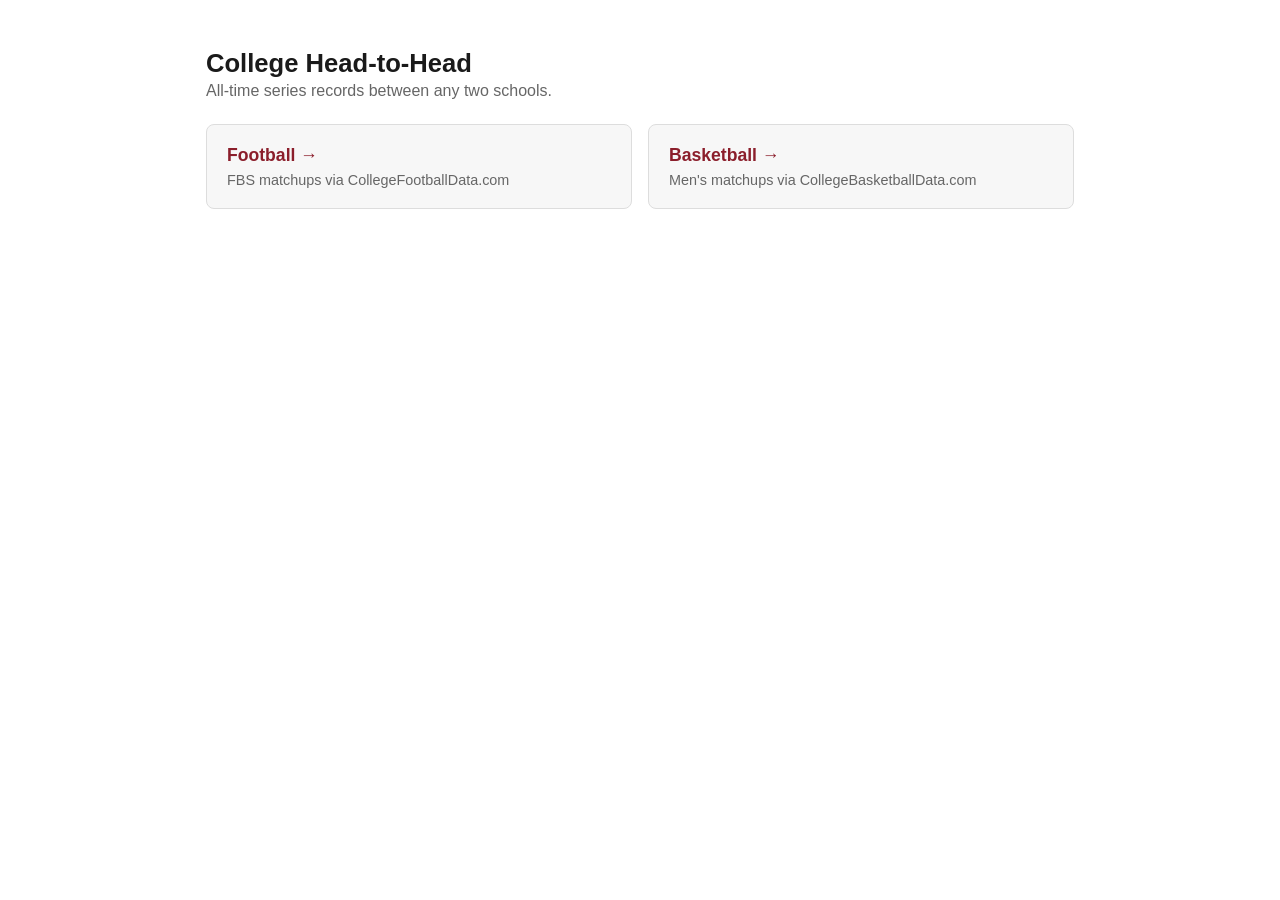
==== index.html @ 6cedac16 "Proxy API calls through Cloudflare Worker; add landing page" ====
<!DOCTYPE html>
<html lang="en">
<head>
<meta charset="UTF-8">
<meta name="viewport" content="width=device-width, initial-scale=1">
<title>College Head-to-Head</title>
<style>
  :root {
    color-scheme: light dark;
    --bg: #ffffff;
    --fg: #1a1a1a;
    --muted: #666;
    --border: #ddd;
    --accent: #8b1e2b;
    --card: #f7f7f7;
  }
  @media (prefers-color-scheme: dark) {
    :root {
      --bg: #14161a;
      --fg: #e8e8e8;
      --muted: #9aa0a6;
      --border: #333;
      --accent: #e0555f;
      --card: #1e2126;
    }
  }
  * { box-sizing: border-box; }
  body {
    background: var(--bg);
    color: var(--fg);
    font-family: -apple-system, BlinkMacSystemFont, "Segoe UI", Roboto, sans-serif;
    max-width: 900px;
    margin: 0 auto;
    padding: 2rem 1rem 4rem;
  }
  h1 { font-size: 1.6rem; margin-bottom: .25rem; }
  p.sub { color: var(--muted); margin-top: 0; }
  .cards { display: grid; grid-template-columns: repeat(auto-fit, minmax(240px, 1fr)); gap: 1rem; margin-top: 1.5rem; }
  a.card {
    display: block;
    padding: 1.25rem;
    background: var(--card);
    border: 1px solid var(--border);
    border-radius: 8px;
    color: var(--fg);
    text-decoration: none;
  }
  a.card:hover { border-color: var(--accent); }
  a.card strong { color: var(--accent); font-size: 1.1rem; }
  a.card span { display: block; color: var(--muted); margin-top: .35rem; font-size: .9rem; }
</style>
</head>
<body>
<h1>College Head-to-Head</h1>
<p class="sub">All-time series records between any two schools.</p>
<div class="cards">
  <a class="card" href="cfb-h2h.html"><strong>Football &rarr;</strong><span>FBS matchups via CollegeFootballData.com</span></a>
  <a class="card" href="cbb-h2h.html"><strong>Basketball &rarr;</strong><span>Men's matchups via CollegeBasketballData.com</span></a>
</div>
</body>
</html>
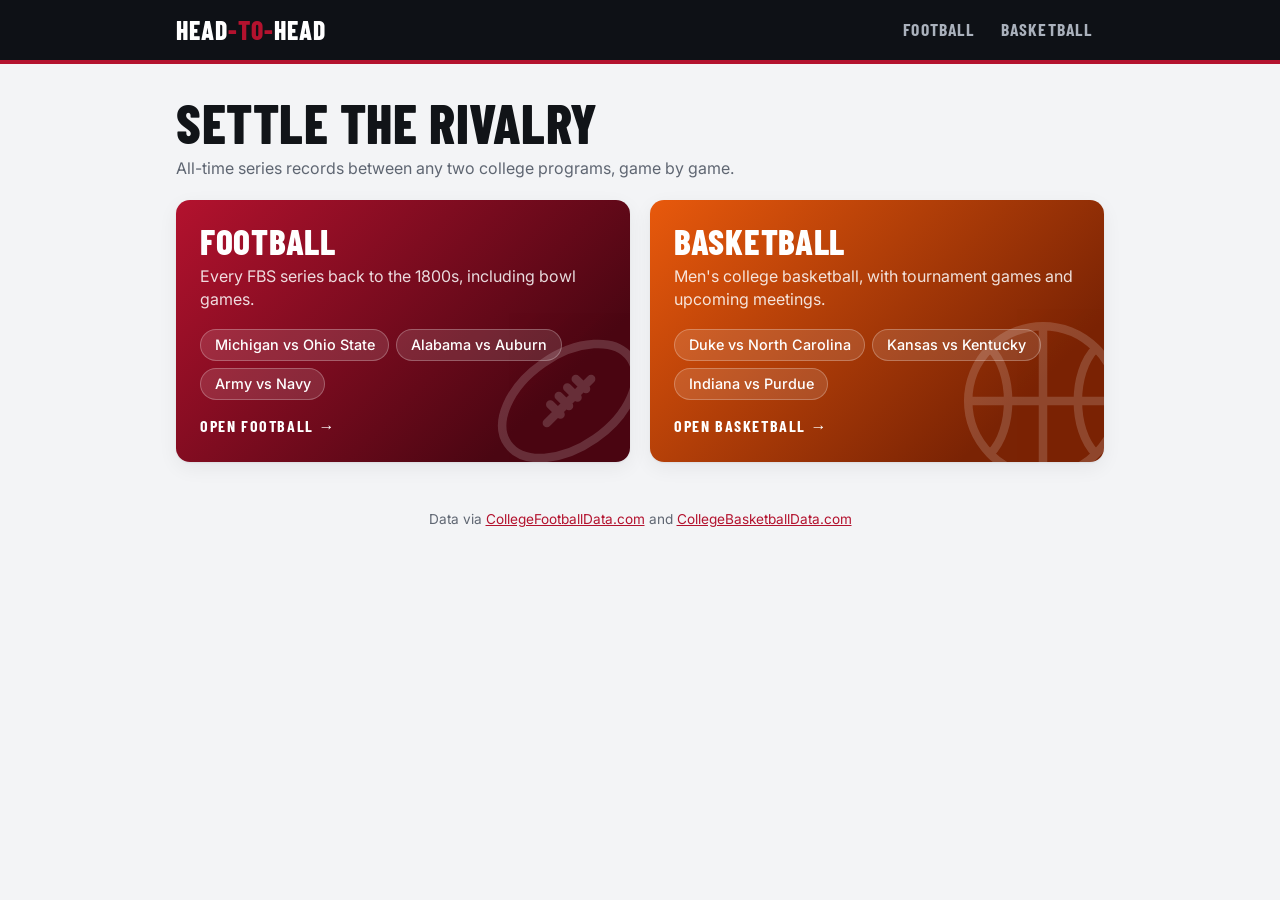
==== commit a9b0f3f7: "feat: scoreboard redesign with team logos and colors Shared style.css, header with sport tabs, score" ====
--- a/index.html
+++ b/index.html
@@ -4,58 +4,63 @@
 <meta charset="UTF-8">
 <meta name="viewport" content="width=device-width, initial-scale=1">
 <title>College Head-to-Head</title>
-<style>
-  :root {
-    color-scheme: light dark;
-    --bg: #ffffff;
-    --fg: #1a1a1a;
-    --muted: #666;
-    --border: #ddd;
-    --accent: #8b1e2b;
-    --card: #f7f7f7;
-  }
-  @media (prefers-color-scheme: dark) {
-    :root {
-      --bg: #14161a;
-      --fg: #e8e8e8;
-      --muted: #9aa0a6;
-      --border: #333;
-      --accent: #e0555f;
-      --card: #1e2126;
-    }
-  }
-  * { box-sizing: border-box; }
-  body {
-    background: var(--bg);
-    color: var(--fg);
-    font-family: -apple-system, BlinkMacSystemFont, "Segoe UI", Roboto, sans-serif;
-    max-width: 900px;
-    margin: 0 auto;
-    padding: 2rem 1rem 4rem;
-  }
-  h1 { font-size: 1.6rem; margin-bottom: .25rem; }
-  p.sub { color: var(--muted); margin-top: 0; }
-  .cards { display: grid; grid-template-columns: repeat(auto-fit, minmax(240px, 1fr)); gap: 1rem; margin-top: 1.5rem; }
-  a.card {
-    display: block;
-    padding: 1.25rem;
-    background: var(--card);
-    border: 1px solid var(--border);
-    border-radius: 8px;
-    color: var(--fg);
-    text-decoration: none;
-  }
-  a.card:hover { border-color: var(--accent); }
-  a.card strong { color: var(--accent); font-size: 1.1rem; }
-  a.card span { display: block; color: var(--muted); margin-top: .35rem; font-size: .9rem; }
-</style>
+<link rel="preconnect" href="https://fonts.googleapis.com">
+<link rel="preconnect" href="https://fonts.gstatic.com" crossorigin>
+<link rel="stylesheet" href="https://fonts.googleapis.com/css2?family=Barlow+Condensed:wght@600;700;800&family=Inter:wght@400;500;600;700&display=swap">
+<link rel="stylesheet" href="style.css">
 </head>
 <body>
-<h1>College Head-to-Head</h1>
-<p class="sub">All-time series records between any two schools.</p>
-<div class="cards">
-  <a class="card" href="cfb-h2h.html"><strong>Football &rarr;</strong><span>FBS matchups via CollegeFootballData.com</span></a>
-  <a class="card" href="cbb-h2h.html"><strong>Basketball &rarr;</strong><span>Men's matchups via CollegeBasketballData.com</span></a>
-</div>
+
+<header class="topbar">
+  <div class="wrap">
+    <a class="wordmark" href="index.html">Head<span>-to-</span>Head</a>
+    <nav class="tabs" aria-label="Sport">
+      <a href="cfb-h2h.html">Football</a>
+      <a href="cbb-h2h.html">Basketball</a>
+    </nav>
+  </div>
+</header>
+
+<main class="wrap">
+  <section class="hero">
+    <h1>Settle the rivalry</h1>
+    <p>All-time series records between any two college programs, game by game.</p>
+  </section>
+
+  <div class="sports">
+    <section class="card sport-card" data-sport="cfb">
+      <svg viewBox="0 0 100 100" fill="none" stroke="currentColor" stroke-width="5" stroke-linecap="round" aria-hidden="true">
+        <ellipse cx="50" cy="50" rx="44" ry="27" transform="rotate(-35 50 50)"/>
+        <path d="M37 63 63 37M44 47l6 6M49 42l6 6M39 52l6 6M54 37l6 6"/>
+      </svg>
+      <h2><a href="cfb-h2h.html">Football</a></h2>
+      <p>Every FBS series back to the 1800s, including bowl games.</p>
+      <div class="chips">
+        <a class="chip" href="cfb-h2h.html?t1=Michigan&amp;t2=Ohio+State">Michigan vs Ohio State</a>
+        <a class="chip" href="cfb-h2h.html?t1=Alabama&amp;t2=Auburn">Alabama vs Auburn</a>
+        <a class="chip" href="cfb-h2h.html?t1=Army&amp;t2=Navy">Army vs Navy</a>
+      </div>
+      <span class="go-label">Open football &rarr;</span>
+    </section>
+
+    <section class="card sport-card" data-sport="cbb">
+      <svg viewBox="0 0 100 100" fill="none" stroke="currentColor" stroke-width="5" aria-hidden="true">
+        <circle cx="50" cy="50" r="44"/>
+        <path d="M6 50h88M50 6v88M19 19c14 14 14 48 0 62M81 19c-14 14-14 48 0 62"/>
+      </svg>
+      <h2><a href="cbb-h2h.html">Basketball</a></h2>
+      <p>Men's college basketball, with tournament games and upcoming meetings.</p>
+      <div class="chips">
+        <a class="chip" href="cbb-h2h.html?t1=Duke&amp;t2=North+Carolina">Duke vs North Carolina</a>
+        <a class="chip" href="cbb-h2h.html?t1=Kansas&amp;t2=Kentucky">Kansas vs Kentucky</a>
+        <a class="chip" href="cbb-h2h.html?t1=Indiana&amp;t2=Purdue">Indiana vs Purdue</a>
+      </div>
+      <span class="go-label">Open basketball &rarr;</span>
+    </section>
+  </div>
+</main>
+
+<footer class="wrap">Data via <a href="https://collegefootballdata.com" target="_blank" rel="noopener">CollegeFootballData.com</a> and <a href="https://collegebasketballdata.com" target="_blank" rel="noopener">CollegeBasketballData.com</a></footer>
+
 </body>
 </html>
--- a/style.css
+++ b/style.css
@@ -0,0 +1,365 @@
+/* Shared styles for index.html, cfb-h2h.html and cbb-h2h.html.
+   Each page sets <body data-sport="cfb|cbb"> for its accent color. */
+
+:root {
+  color-scheme: light dark;
+  --bg: #f3f4f6;
+  --surface: #ffffff;
+  --surface-2: #f8f9fb;
+  --fg: #111418;
+  --muted: #5f6672;
+  --border: #e3e6ea;
+  --shadow: 0 1px 2px rgba(16, 20, 26, .06), 0 6px 20px rgba(16, 20, 26, .06);
+  --topbar: #0e1116;
+  --tie: #b9bec7;
+  --accent: #b3122e;
+  --accent-fg: #ffffff;
+  --display: "Barlow Condensed", "Arial Narrow", "Helvetica Neue", sans-serif;
+  --body: "Inter", -apple-system, BlinkMacSystemFont, "Segoe UI", Roboto, sans-serif;
+  --radius: 14px;
+}
+[data-sport="cbb"] { --accent: #d9480f; }
+
+@media (prefers-color-scheme: dark) {
+  :root {
+    --bg: #0b0d11;
+    --surface: #15181e;
+    --surface-2: #1b1f26;
+    --fg: #e9ecf1;
+    --muted: #9aa2ad;
+    --border: #2a2f38;
+    --shadow: 0 1px 2px rgba(0, 0, 0, .4), 0 8px 24px rgba(0, 0, 0, .35);
+    --topbar: #05070a;
+    --tie: #5b626d;
+    --accent: #ff5a6e;
+    --accent-fg: #14060a;
+  }
+  [data-sport="cbb"] { --accent: #ff8a3d; }
+}
+
+* { box-sizing: border-box; }
+html { -webkit-text-size-adjust: 100%; }
+body {
+  margin: 0;
+  background: var(--bg);
+  color: var(--fg);
+  font-family: var(--body);
+  line-height: 1.45;
+}
+a { color: var(--accent); }
+.wrap { max-width: 960px; margin: 0 auto; padding: 0 1rem; }
+
+/* ---- Top bar ---- */
+.topbar {
+  background: var(--topbar);
+  color: #fff;
+  border-bottom: 4px solid var(--accent);
+}
+.topbar .wrap { display: flex; align-items: center; justify-content: space-between; gap: 1rem; height: 60px; }
+.wordmark {
+  font-family: var(--display);
+  font-weight: 800;
+  font-size: 1.6rem;
+  letter-spacing: .04em;
+  color: #fff;
+  text-decoration: none;
+  text-transform: uppercase;
+}
+.wordmark span { color: var(--accent); }
+.tabs { display: flex; gap: .25rem; }
+.tabs a {
+  font-family: var(--display);
+  font-weight: 700;
+  font-size: 1.1rem;
+  letter-spacing: .06em;
+  text-transform: uppercase;
+  color: #aab1bc;
+  text-decoration: none;
+  padding: .35rem .7rem;
+  border-radius: 8px;
+}
+.tabs a:hover { color: #fff; background: rgba(255, 255, 255, .06); }
+.tabs a[aria-current="page"] { color: #fff; box-shadow: inset 0 -3px 0 var(--accent); border-radius: 0; }
+
+/* ---- Page heading ---- */
+.hero { padding: 2rem 0 1.25rem; }
+.hero h1 {
+  font-family: var(--display);
+  font-weight: 800;
+  font-size: clamp(2.2rem, 6vw, 3.4rem);
+  line-height: 1;
+  letter-spacing: .01em;
+  text-transform: uppercase;
+  margin: 0 0 .4rem;
+}
+.hero p { margin: 0; color: var(--muted); }
+
+/* ---- Cards ---- */
+.card {
+  background: var(--surface);
+  border: 1px solid var(--border);
+  border-radius: var(--radius);
+  box-shadow: var(--shadow);
+}
+
+/* ---- Picker ---- */
+.picker { display: flex; align-items: center; gap: .75rem; padding: 1rem; }
+.input-wrap { position: relative; flex: 1; min-width: 0; }
+.input-wrap input {
+  width: 100%;
+  padding: .75rem .9rem;
+  font: 500 1.05rem var(--body);
+  color: var(--fg);
+  background: var(--surface-2);
+  border: 1px solid var(--border);
+  border-radius: 10px;
+  outline: none;
+  transition: border-color .15s, box-shadow .15s;
+}
+.input-wrap input:focus { border-color: var(--accent); box-shadow: 0 0 0 3px color-mix(in srgb, var(--accent) 22%, transparent); }
+.input-wrap.has-logo input { padding-left: 2.9rem; }
+.input-logo { position: absolute; left: .65rem; top: 50%; transform: translateY(-50%); width: 28px; height: 28px; display: none; }
+.input-wrap.has-logo .input-logo { display: block; }
+
+button { font-family: var(--body); cursor: pointer; }
+button:disabled { opacity: .55; cursor: default; }
+#go {
+  padding: .75rem 1.4rem;
+  font: 700 1.15rem var(--display);
+  letter-spacing: .08em;
+  text-transform: uppercase;
+  color: var(--accent-fg);
+  background: var(--accent);
+  border: none;
+  border-radius: 10px;
+}
+#go:hover:not(:disabled) { filter: brightness(1.08); }
+button.swap {
+  flex: none;
+  width: 2.6rem;
+  height: 2.6rem;
+  font-size: 1.15rem;
+  line-height: 1;
+  color: var(--muted);
+  background: transparent;
+  border: 1px solid var(--border);
+  border-radius: 50%;
+}
+button.swap:hover { color: var(--fg); border-color: var(--muted); }
+
+/* ---- Status, suggestions, empty state ---- */
+#status { min-height: 1.4rem; margin: .9rem .25rem 0; color: var(--muted); }
+#status:empty { min-height: 0; margin: 0; }
+#status.error { color: var(--accent); font-weight: 500; }
+#suggest { display: flex; gap: .5rem; flex-wrap: wrap; margin: .6rem .25rem 0; }
+#suggest:empty { display: none; }
+.chip {
+  display: inline-flex;
+  align-items: center;
+  padding: .4rem .85rem;
+  font: 500 .9rem var(--body);
+  color: var(--fg);
+  text-decoration: none;
+  background: var(--surface);
+  border: 1px solid var(--border);
+  border-radius: 999px;
+}
+.chip:hover { border-color: var(--accent); color: var(--accent); }
+.rivalries { margin-top: 1.75rem; }
+.rivalries h2, .section-label {
+  font: 700 .95rem var(--display);
+  letter-spacing: .12em;
+  text-transform: uppercase;
+  color: var(--muted);
+  margin: 0 0 .6rem .25rem;
+}
+.rivalries .chips { display: flex; gap: .5rem; flex-wrap: wrap; }
+
+#result { margin-top: 1.5rem; }
+#result:empty { margin-top: 0; }
+
+/* ---- Scoreboard ---- */
+.scoreboard {
+  --c1: #555;
+  --c2: #999;
+  display: grid;
+  grid-template-columns: 1fr auto 1fr;
+  align-items: center;
+  gap: 1rem 1.25rem;
+  padding: 1.75rem 1.5rem 1.25rem;
+  overflow: hidden;
+  border-left: 6px solid var(--c1);
+  border-right: 6px solid var(--c2);
+  background:
+    linear-gradient(90deg,
+      color-mix(in srgb, var(--c1) 16%, transparent),
+      transparent 38%, transparent 62%,
+      color-mix(in srgb, var(--c2) 16%, transparent)),
+    var(--surface);
+}
+.sb-team { display: flex; flex-direction: column; align-items: center; gap: .6rem; text-align: center; min-width: 0; }
+.sb-name {
+  font: 800 clamp(1.15rem, 3.2vw, 1.75rem) / 1.05 var(--display);
+  letter-spacing: .03em;
+  text-transform: uppercase;
+  overflow-wrap: anywhere;
+}
+.sb-center { text-align: center; }
+.sb-nums {
+  font: 800 clamp(2.8rem, 9vw, 4.6rem) / 1 var(--display);
+  font-variant-numeric: tabular-nums;
+  white-space: nowrap;
+}
+.sb-nums .trail { color: var(--muted); }
+.sb-nums .dash { color: var(--muted); padding: 0 .12em; font-weight: 600; }
+.sb-verdict { margin-top: .4rem; font: 700 1rem var(--display); letter-spacing: .08em; text-transform: uppercase; color: var(--muted); }
+.sb-ties { display: inline-block; margin-top: .45rem; }
+.sb-bar {
+  grid-column: 1 / -1;
+  display: flex;
+  height: 12px;
+  border-radius: 999px;
+  overflow: hidden;
+  background: var(--tie);
+  box-shadow: inset 0 0 0 1px color-mix(in srgb, var(--fg) 12%, transparent);
+}
+.sb-bar i { display: block; min-width: 0; }
+.sb-bar .b1 { background: var(--c1); }
+.sb-bar .b2 { background: var(--c2); }
+.sb-bar .bt { background: var(--tie); }
+.sb-meta {
+  grid-column: 1 / -1;
+  display: flex;
+  justify-content: space-between;
+  align-items: baseline;
+  gap: .5rem 1rem;
+  flex-wrap: wrap;
+  font-size: .9rem;
+  color: var(--muted);
+}
+.link-btn { padding: 0; font: 600 .9rem var(--body); color: var(--accent); background: none; border: none; }
+.link-btn:hover { text-decoration: underline; }
+
+/* ---- Logos ---- */
+.logo { position: relative; display: inline-grid; place-items: center; flex: none; }
+.logo.lg { width: 104px; height: 104px; }
+.logo.sm { width: 28px; height: 28px; }
+.logo picture, .logo img { width: 100%; height: 100%; object-fit: contain; display: block; }
+.logo .initials {
+  position: absolute;
+  inset: 6%;
+  display: grid;
+  place-items: center;
+  border-radius: 50%;
+  font: 800 1.9rem var(--display);
+  letter-spacing: .02em;
+  color: #fff;
+  background: var(--team);
+  visibility: hidden;
+}
+.logo.sm .initials { font-size: .7rem; }
+.logo.no-img .initials { visibility: visible; }
+.logo.no-img picture { display: none; }
+
+/* ---- Pills ---- */
+.pill {
+  display: inline-block;
+  padding: .1rem .5rem;
+  font: 700 .72rem var(--display);
+  letter-spacing: .08em;
+  text-transform: uppercase;
+  white-space: nowrap;
+  vertical-align: .1em;
+  color: var(--muted);
+  background: var(--surface-2);
+  border: 1px solid var(--border);
+  border-radius: 999px;
+}
+.pill.post { color: var(--accent); border-color: color-mix(in srgb, var(--accent) 40%, transparent); }
+
+/* ---- Games table ---- */
+.games { margin-top: 1.25rem; overflow: hidden; }
+.games-head { display: flex; justify-content: space-between; align-items: baseline; padding: 1rem 1.1rem .5rem; }
+.games-head .section-label { margin: 0; }
+.table-wrap { max-height: 70vh; overflow: auto; -webkit-overflow-scrolling: touch; }
+table { width: 100%; border-collapse: collapse; font-size: .92rem; }
+th {
+  position: sticky;
+  top: 0;
+  z-index: 1;
+  text-align: left;
+  padding: .6rem .8rem;
+  font: 700 .85rem var(--display);
+  letter-spacing: .1em;
+  text-transform: uppercase;
+  color: var(--muted);
+  background: var(--surface);
+  border-bottom: 2px solid var(--border);
+}
+td { padding: .6rem .8rem; border-bottom: 1px solid var(--border); white-space: nowrap; }
+tbody tr:nth-child(even) td { background: color-mix(in srgb, var(--surface-2) 70%, transparent); }
+tbody tr:hover td { background: var(--surface-2); }
+tbody tr:last-child td { border-bottom: none; }
+td.score { font-variant-numeric: tabular-nums; color: var(--muted); }
+td.score b { color: var(--fg); }
+td.team.won { font-weight: 600; }
+td.winner { font-weight: 700; }
+.dot { display: inline-block; width: .6rem; height: .6rem; margin-right: .45rem; border-radius: 50%; background: var(--tie); vertical-align: .05em; box-shadow: 0 0 0 1px color-mix(in srgb, var(--fg) 15%, transparent); }
+tr.upcoming td { color: var(--muted); font-style: italic; }
+tr.upcoming td.winner { font-weight: 400; }
+
+/* ---- Loading skeleton ---- */
+.skeleton { padding: 1.75rem 1.5rem; }
+.skel-row { display: grid; grid-template-columns: 1fr auto 1fr; align-items: center; gap: 1.25rem; }
+.skel { background: var(--surface-2); border-radius: 8px; position: relative; overflow: hidden; }
+.skel::after {
+  content: "";
+  position: absolute;
+  inset: 0;
+  transform: translateX(-100%);
+  background: linear-gradient(90deg, transparent, color-mix(in srgb, var(--fg) 7%, transparent), transparent);
+  animation: shimmer 1.2s infinite;
+}
+.skel.circle { width: 104px; height: 104px; border-radius: 50%; justify-self: center; }
+.skel.nums { width: 180px; height: 64px; }
+.skel.line { height: 12px; margin-top: 1.25rem; border-radius: 999px; }
+.skel.text { height: 14px; width: 40%; margin-top: 1rem; }
+@keyframes shimmer { to { transform: translateX(100%); } }
+@media (prefers-reduced-motion: reduce) { .skel::after { animation: none; } }
+
+/* ---- Footer ---- */
+footer.wrap { padding-top: 3rem; padding-bottom: 2rem; font-size: .85rem; color: var(--muted); text-align: center; }
+
+/* ---- Landing page ---- */
+.sports { display: grid; grid-template-columns: repeat(auto-fit, minmax(280px, 1fr)); gap: 1.25rem; }
+.sport-card { position: relative; overflow: hidden; padding: 1.5rem; color: #fff; border: none; }
+.sport-card[data-sport="cfb"] { background: linear-gradient(135deg, #b3122e, #4a0612 80%); }
+.sport-card[data-sport="cbb"] { background: linear-gradient(135deg, #e8590c, #7a2304 80%); }
+.sport-card svg { position: absolute; right: -24px; bottom: -24px; width: 170px; height: 170px; opacity: .16; }
+.sport-card h2 { font: 800 2.2rem / 1 var(--display); text-transform: uppercase; letter-spacing: .02em; margin: 0 0 .35rem; }
+.sport-card h2 a { color: #fff; text-decoration: none; }
+.sport-card h2 a::after { content: ""; position: absolute; inset: 0; }
+.sport-card p { margin: 0 0 1.1rem; opacity: .85; }
+.sport-card .chips { position: relative; z-index: 1; display: flex; gap: .45rem; flex-wrap: wrap; }
+.sport-card .chip { color: #fff; background: rgba(255, 255, 255, .12); border-color: rgba(255, 255, 255, .25); }
+.sport-card .chip:hover { background: rgba(255, 255, 255, .22); color: #fff; border-color: #fff; }
+.go-label { display: inline-block; margin-top: 1rem; font: 700 1rem var(--display); letter-spacing: .1em; text-transform: uppercase; }
+
+/* ---- Small screens ---- */
+@media (max-width: 640px) {
+  .topbar .wrap { height: 54px; }
+  .wordmark { font-size: 1.3rem; }
+  .tabs a { font-size: 1rem; padding: .3rem .5rem; }
+  .hero { padding: 1.4rem 0 1rem; }
+  .picker { flex-wrap: wrap; gap: .55rem; padding: .85rem; }
+  .input-wrap { flex-basis: 100%; }
+  button.swap { margin: 0 auto; transform: rotate(90deg); width: 2.3rem; height: 2.3rem; }
+  #go { flex-basis: 100%; }
+  .scoreboard { gap: .75rem .5rem; padding: 1.25rem .75rem 1rem; border-left-width: 4px; border-right-width: 4px; }
+  .logo.lg, .skel.circle { width: 60px; height: 60px; }
+  .logo.lg .initials { font-size: 1.15rem; }
+  .sb-verdict { font-size: .8rem; }
+  .skel.nums { width: 110px; height: 48px; }
+  table { font-size: .85rem; }
+  th, td { padding: .5rem .55rem; }
+}
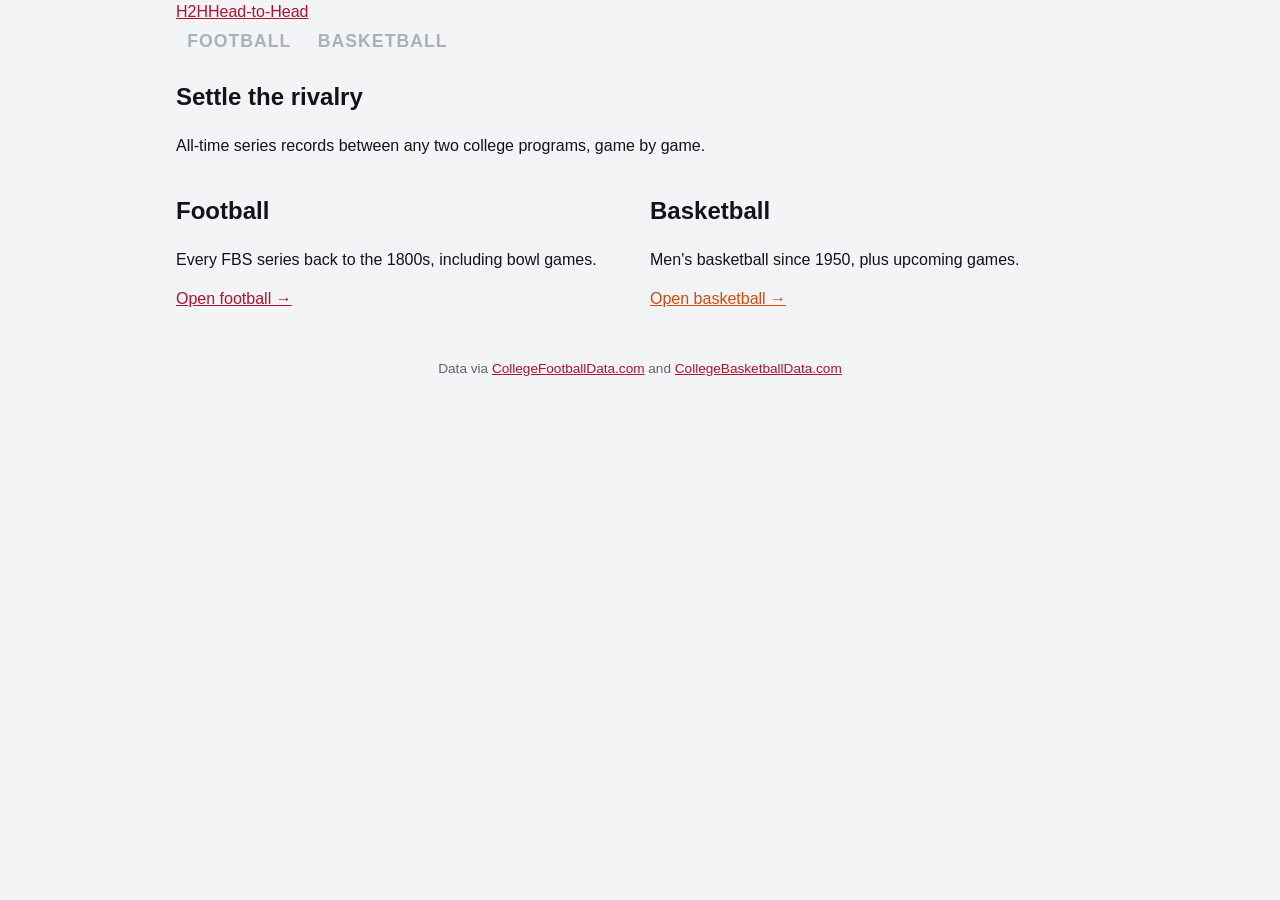
==== commit c2ff2e6a: "feat: show live rivalry records on the landing page Six rivalries render as small score graphics wit" ====
--- a/index.html
+++ b/index.html
@@ -6,61 +6,113 @@
 <title>College Head-to-Head</title>
 <link rel="preconnect" href="https://fonts.googleapis.com">
 <link rel="preconnect" href="https://fonts.gstatic.com" crossorigin>
-<link rel="stylesheet" href="https://fonts.googleapis.com/css2?family=Barlow+Condensed:wght@600;700;800&family=Inter:wght@400;500;600;700&display=swap">
+<link rel="stylesheet" href="https://fonts.googleapis.com/css2?family=Chakra+Petch:wght@500;600;700&family=Manrope:wght@400;600;700;800&display=swap">
 <link rel="stylesheet" href="style.css">
 </head>
 <body>
 
-<header class="topbar">
-  <div class="wrap">
-    <a class="wordmark" href="index.html">Head<span>-to-</span>Head</a>
-    <nav class="tabs" aria-label="Sport">
-      <a href="cfb-h2h.html">Football</a>
-      <a href="cbb-h2h.html">Basketball</a>
-    </nav>
-  </div>
+<header class="site-head wrap">
+  <a class="brand" href="index.html"><span class="brand-tag slant">H2H</span><span class="brand-name">Head-to-Head</span></a>
+  <nav class="tabs" aria-label="Sport">
+    <a class="slant" href="cfb-h2h.html">Football</a>
+    <a class="slant" href="cbb-h2h.html">Basketball</a>
+  </nav>
 </header>
 
 <main class="wrap">
-  <section class="hero">
+  <section class="landing-hero">
     <h1>Settle the rivalry</h1>
     <p>All-time series records between any two college programs, game by game.</p>
   </section>
 
   <div class="sports">
-    <section class="card sport-card" data-sport="cfb">
-      <svg viewBox="0 0 100 100" fill="none" stroke="currentColor" stroke-width="5" stroke-linecap="round" aria-hidden="true">
-        <ellipse cx="50" cy="50" rx="44" ry="27" transform="rotate(-35 50 50)"/>
-        <path d="M37 63 63 37M44 47l6 6M49 42l6 6M39 52l6 6M54 37l6 6"/>
-      </svg>
-      <h2><a href="cfb-h2h.html">Football</a></h2>
+    <section class="sport-col" data-sport="cfb">
+      <h2 class="cap"><span>Football</span></h2>
       <p>Every FBS series back to the 1800s, including bowl games.</p>
-      <div class="chips">
-        <a class="chip" href="cfb-h2h.html?t1=Michigan&amp;t2=Ohio+State">Michigan vs Ohio State</a>
-        <a class="chip" href="cfb-h2h.html?t1=Alabama&amp;t2=Auburn">Alabama vs Auburn</a>
-        <a class="chip" href="cfb-h2h.html?t1=Army&amp;t2=Navy">Army vs Navy</a>
-      </div>
-      <span class="go-label">Open football &rarr;</span>
+      <div class="rivs"></div>
+      <a class="sport-cta" href="cfb-h2h.html">Open football &rarr;</a>
     </section>
 
-    <section class="card sport-card" data-sport="cbb">
-      <svg viewBox="0 0 100 100" fill="none" stroke="currentColor" stroke-width="5" aria-hidden="true">
-        <circle cx="50" cy="50" r="44"/>
-        <path d="M6 50h88M50 6v88M19 19c14 14 14 48 0 62M81 19c-14 14-14 48 0 62"/>
-      </svg>
-      <h2><a href="cbb-h2h.html">Basketball</a></h2>
-      <p>Men's college basketball, with tournament games and upcoming meetings.</p>
-      <div class="chips">
-        <a class="chip" href="cbb-h2h.html?t1=Duke&amp;t2=North+Carolina">Duke vs North Carolina</a>
-        <a class="chip" href="cbb-h2h.html?t1=Kansas&amp;t2=Kentucky">Kansas vs Kentucky</a>
-        <a class="chip" href="cbb-h2h.html?t1=Indiana&amp;t2=Purdue">Indiana vs Purdue</a>
-      </div>
-      <span class="go-label">Open basketball &rarr;</span>
+    <section class="sport-col" data-sport="cbb">
+      <h2 class="cap"><span>Basketball</span></h2>
+      <p>Men's basketball since 1950, plus upcoming games.</p>
+      <div class="rivs"></div>
+      <a class="sport-cta" href="cbb-h2h.html">Open basketball &rarr;</a>
     </section>
   </div>
 </main>
 
 <footer class="wrap">Data via <a href="https://collegefootballdata.com" target="_blank" rel="noopener">CollegeFootballData.com</a> and <a href="https://collegebasketballdata.com" target="_blank" rel="noopener">CollegeBasketballData.com</a></footer>
 
+<script src="proxy-config.js"></script>
+<script src="common.js"></script>
+<script>
+// Colors and abbreviations come from each API's team list. They're written out
+// here so the landing page doesn't have to download two full team lists.
+const RIVALRIES = {
+  cfb: [
+    [["Michigan", "MICH", "#00274c", "#ffcb05"], ["Ohio State", "OSU", "#ba0c2f", "#a7b1b7"]],
+    [["Alabama", "ALA", "#9e1b32", "#ffffff"], ["Auburn", "AUB", "#0c2340", "#f26522"]],
+    [["Army", "ARMY", "#000000", "#d3bc8d"], ["Navy", "NAVY", "#00225b", "#b5a67c"]],
+  ],
+  cbb: [
+    [["Duke", "DUKE", "#013088", "#ffffff"], ["North Carolina", "UNC", "#7bafd4", "#13294b"]],
+    [["Kansas", "KU", "#0051ba", "#e8000d"], ["Kentucky", "UK", "#0033a0", "#ffffff"]],
+    [["Indiana", "IU", "#990000", "#edebeb"], ["Purdue", "PUR", "#000000", "#cfb991"]],
+  ],
+};
+
+const API = (window.H2H_PROXY || "").replace(/\/$/, "");
+
+function rivalryCard(sport, [t1, ab1, col1, alt1], [t2, ab2, col2, alt2]) {
+  // Same color rule as the matchup page, so a rivalry looks the same on both.
+  const [c1, c2] = matchupColors({ color: col1 }, { color: col2, altColor: alt2 }, t2);
+  const a = document.createElement("a");
+  a.className = "riv";
+  a.href = `${sport}-h2h.html${matchupHref(t1, t2)}`;
+  a.setAttribute("aria-label", `${t1} vs ${t2}`);
+  a.style.cssText = `--c1:${c1};--c2:${c2};--f1:${textOn(c1)};--f2:${textOn(c2)}`;
+  a.innerHTML = `
+    <div class="riv-row" aria-hidden="true">
+      <div class="riv-team t1"><span class="riv-abbr">${esc(ab1)}</span><span class="riv-num">–</span></div>
+      <div class="riv-mid">VS</div>
+      <div class="riv-team t2"><span class="riv-num">–</span><span class="riv-abbr">${esc(ab2)}</span></div>
+    </div>
+    <div class="riv-meta"><span class="riv-line">${esc(t1)} vs ${esc(t2)}</span><span class="riv-open">OPEN &rarr;</span></div>`;
+  return a;
+}
+
+// Fills in a card from the Worker's /record route. If it fails, the card
+// keeps its dashes and still links to the matchup.
+async function loadRecord(sport, card, t1, t2) {
+  try {
+    const res = await fetch(`${API}/${sport}/record?team1=${encodeURIComponent(t1)}&team2=${encodeURIComponent(t2)}`);
+    if (!res.ok) return;
+    const r = await res.json();
+    const [n1, n2] = card.querySelectorAll(".riv-num");
+    n1.textContent = r.wins1;
+    n2.textContent = r.wins2;
+    if (r.ties) card.querySelector(".riv-mid").textContent = `${r.ties} T`;
+    const lead = r.wins1 === r.wins2 ? "Series tied" : `${r.wins1 > r.wins2 ? r.team1 : r.team2} leads`;
+    const bits = [plural(r.games, "meeting"), r.next ? `next ${fmtDate(r.next)}` : null].filter(Boolean);
+    const line = card.querySelector(".riv-line");
+    line.innerHTML = `<b>${esc(lead)}</b> · ${esc(bits.join(" · "))}`;
+    card.setAttribute("aria-label",
+      `${r.team1} ${r.wins1}, ${r.team2} ${r.wins2}${r.ties ? `, ${plural(r.ties, "tie")}` : ""}. ${lead}, ${bits.join(", ")}`);
+  } catch {
+    // Network error: leave the placeholder card.
+  }
+}
+
+for (const [sport, pairs] of Object.entries(RIVALRIES)) {
+  const box = document.querySelector(`.sport-col[data-sport="${sport}"] .rivs`);
+  for (const [a, b] of pairs) {
+    const card = rivalryCard(sport, a, b);
+    box.appendChild(card);
+    if (API) loadRecord(sport, card, a[0], b[0]);
+  }
+}
+</script>
+
 </body>
 </html>
--- a/style.css
+++ b/style.css
@@ -38,6 +38,7 @@
 }
 
 * { box-sizing: border-box; }
+[hidden] { display: none !important; }
 html { -webkit-text-size-adjust: 100%; }
 body {
   margin: 0;
@@ -244,6 +245,8 @@
 .logo { position: relative; display: inline-grid; place-items: center; flex: none; }
 .logo.lg { width: 104px; height: 104px; }
 .logo.sm { width: 28px; height: 28px; }
+.logo.md { width: 48px; height: 48px; }
+.logo.md .initials { font-size: .95rem; }
 .logo picture, .logo img { width: 100%; height: 100%; object-fit: contain; display: block; }
 .logo .initials {
   position: absolute;
@@ -307,6 +310,86 @@
 .dot { display: inline-block; width: .6rem; height: .6rem; margin-right: .45rem; border-radius: 50%; background: var(--tie); vertical-align: .05em; box-shadow: 0 0 0 1px color-mix(in srgb, var(--fg) 15%, transparent); }
 tr.upcoming td { color: var(--muted); font-style: italic; }
 tr.upcoming td.winner { font-weight: 400; }
+
+/* ---- Mode toggle and conference picker ---- */
+.modes { display: inline-flex; gap: .25rem; padding: .25rem; margin-bottom: .75rem; background: var(--surface); border: 1px solid var(--border); border-radius: 999px; }
+.mode-btn {
+  padding: .4rem 1rem;
+  font: 700 1rem var(--display);
+  letter-spacing: .06em;
+  text-transform: uppercase;
+  color: var(--muted);
+  background: none;
+  border: none;
+  border-radius: 999px;
+}
+.mode-btn:hover { color: var(--fg); }
+.mode-btn[aria-pressed="true"] { color: var(--accent-fg); background: var(--accent); }
+.input-wrap select {
+  width: 100%;
+  padding: .75rem .9rem;
+  font: 500 1.05rem var(--body);
+  color: var(--fg);
+  background: var(--surface-2);
+  border: 1px solid var(--border);
+  border-radius: 10px;
+  outline: none;
+}
+.input-wrap select:focus { border-color: var(--accent); }
+.conf-logos { display: grid; grid-template-columns: repeat(2, 48px); gap: 8px; place-items: center; min-height: 104px; align-content: center; }
+
+/* ---- Series highlights ---- */
+.highlights { display: grid; grid-template-columns: minmax(0, .8fr) minmax(0, .8fr) minmax(0, 1.2fr) minmax(0, 1.2fr); gap: 1rem; margin-top: 1rem; }
+.hl { padding: 1rem 1.1rem; min-width: 0; }
+.hl-label { font: 700 .85rem var(--display); letter-spacing: .1em; text-transform: uppercase; color: var(--muted); margin-bottom: .35rem; }
+.hl-value { font: 800 2.2rem / 1.05 var(--display); font-variant-numeric: tabular-nums; }
+.hl-sub { margin-top: .3rem; font-size: .85rem; color: var(--muted); }
+.hl-rows { display: grid; gap: .45rem; margin-top: .2rem; }
+.hl-row { display: flex; align-items: baseline; gap: .1rem; font-size: .9rem; }
+.hl-row .dot { flex: none; }
+.hl-team { flex: 1; min-width: 0; line-height: 1.2; color: var(--muted); }
+.hl-row b { font: 800 1.35rem var(--display); font-variant-numeric: tabular-nums; margin-left: .5rem; }
+.hl-note { min-width: 3rem; text-align: right; font-size: .8rem; color: var(--muted); margin-left: .4rem; }
+
+/* ---- Record by decade ---- */
+.decades { margin-top: 1rem; padding-bottom: .9rem; }
+.dec-legend { display: flex; justify-content: space-between; gap: 1rem; padding: 0 1.1rem .5rem; font-size: .85rem; font-weight: 600; color: var(--muted); }
+.dec-legend span { display: inline-flex; align-items: center; gap: .45rem; }
+.dec-legend i { width: .75rem; height: .75rem; border-radius: 3px; box-shadow: inset 0 0 0 1px color-mix(in srgb, var(--fg) 15%, transparent); }
+.dec-chart { position: relative; padding: 0 1.1rem; }
+.dec-row { display: grid; grid-template-columns: 1fr 4.2rem 1fr; align-items: center; height: 26px; border-radius: 6px; outline: none; }
+.dec-row:hover, .dec-row:focus-visible { background: var(--surface-2); }
+.dec-side { display: flex; align-items: center; gap: .4rem; height: 100%; }
+.dec-side.l { justify-content: flex-end; }
+.dec-side i { display: block; height: 14px; min-width: 3px; }
+.dec-side.l i { border-radius: 4px 0 0 4px; }
+.dec-side.r i { border-radius: 0 4px 4px 0; }
+.dec-n { font-size: .8rem; font-weight: 600; font-variant-numeric: tabular-nums; color: var(--muted); min-width: 1.2rem; }
+.dec-side.l .dec-n { text-align: right; }
+.dec-n.zero { opacity: .45; }
+.dec-label { text-align: center; font: 700 .9rem var(--display); letter-spacing: .05em; color: var(--muted); }
+.chart-tip {
+  position: absolute;
+  left: 50%;
+  transform: translateX(-50%);
+  z-index: 2;
+  padding: .35rem .65rem;
+  font-size: .82rem;
+  font-weight: 500;
+  white-space: nowrap;
+  color: var(--surface);
+  background: var(--fg);
+  border-radius: 6px;
+  pointer-events: none;
+}
+
+/* ---- Conference table ---- */
+a.vs-link { display: inline-flex; align-items: center; gap: .55rem; color: var(--fg); font-weight: 600; text-decoration: none; }
+a.vs-link:hover span { color: var(--accent); text-decoration: underline; }
+.pct { display: inline-flex; align-items: center; gap: .5rem; font-variant-numeric: tabular-nums; }
+.pct-bar { width: 64px; height: 8px; border-radius: 999px; background: var(--tie); overflow: hidden; }
+.pct-bar i { display: block; height: 100%; border-radius: 999px; }
+.table-note { margin: 0; padding: .8rem 1.1rem 1rem; font-size: .82rem; color: var(--muted); border-top: 1px solid var(--border); }
 
 /* ---- Loading skeleton ---- */
 .skeleton { padding: 1.75rem 1.5rem; }
@@ -360,6 +443,16 @@
   .logo.lg .initials { font-size: 1.15rem; }
   .sb-verdict { font-size: .8rem; }
   .skel.nums { width: 110px; height: 48px; }
+  .highlights { grid-template-columns: repeat(2, minmax(0, 1fr)); gap: .6rem; }
+  .hl.wide { grid-column: span 2; }
+  .hl { padding: .8rem .85rem; }
+  .hl-value { font-size: 1.8rem; }
+  .conf-logos { grid-template-columns: repeat(2, 26px); gap: 4px; min-height: 60px; }
+  .conf-logos .logo.md { width: 26px; height: 26px; }
+  .conf-logos .logo.md .initials { font-size: .55rem; }
+  .dec-row { grid-template-columns: 1fr 3.4rem 1fr; }
+  .dec-chart, .dec-legend { padding-left: .7rem; padding-right: .7rem; }
+  .mode-btn { padding: .35rem .75rem; font-size: .9rem; }
   table { font-size: .85rem; }
   th, td { padding: .5rem .55rem; }
 }
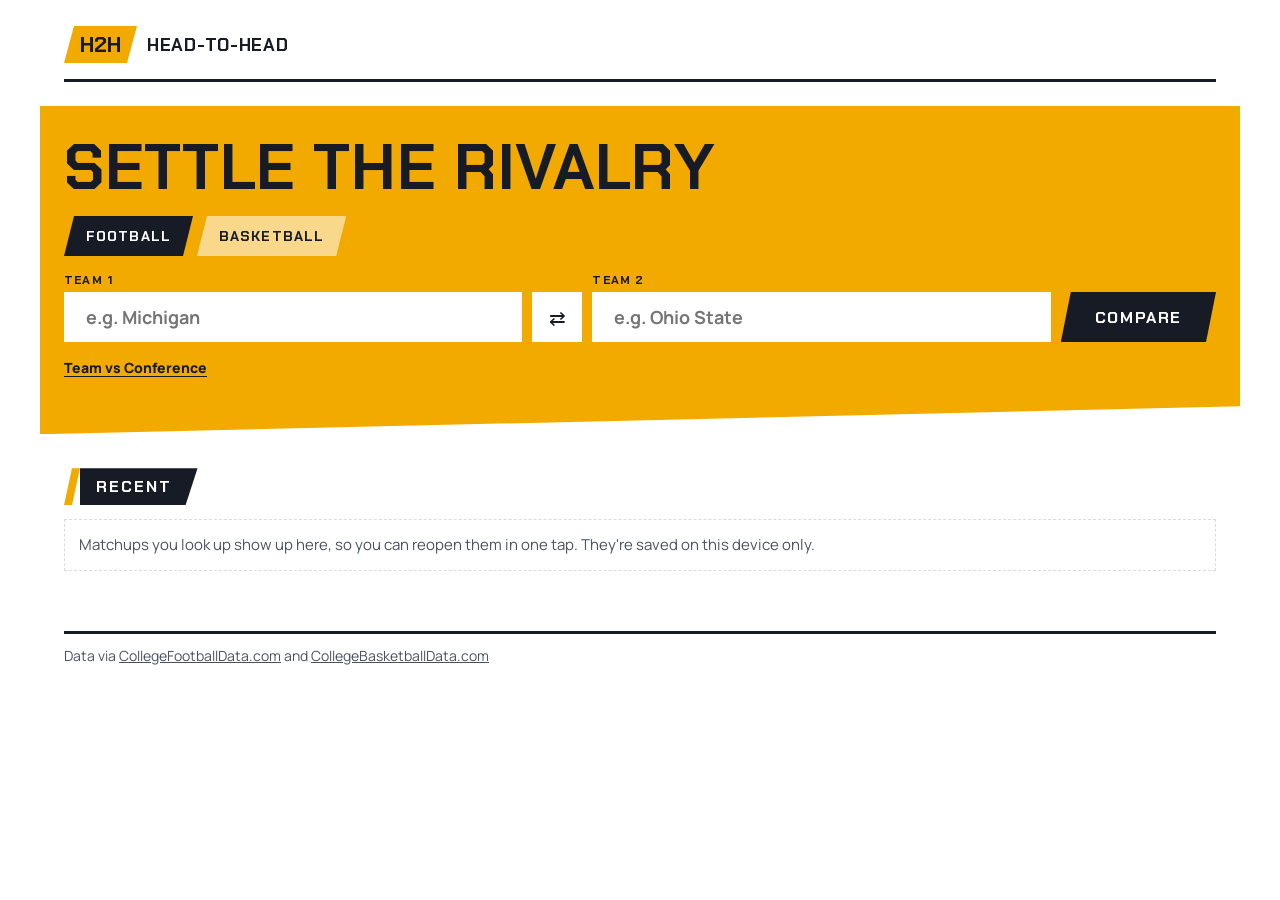
==== commit d4289d57: "feat: redo phone layout and add recent lookups The broadcast look went flat on phones: the score bug" ====
--- a/index.html
+++ b/index.html
@@ -9,37 +9,45 @@
 <link rel="stylesheet" href="https://fonts.googleapis.com/css2?family=Chakra+Petch:wght@500;600;700&family=Manrope:wght@400;600;700;800&display=swap">
 <link rel="stylesheet" href="style.css">
 </head>
-<body>
+<body data-sport="cfb">
 
 <header class="site-head wrap">
   <a class="brand" href="index.html"><span class="brand-tag slant">H2H</span><span class="brand-name">Head-to-Head</span></a>
-  <nav class="tabs" aria-label="Sport">
-    <a class="slant" href="cfb-h2h.html">Football</a>
-    <a class="slant" href="cbb-h2h.html">Basketball</a>
-  </nav>
 </header>
 
 <main class="wrap">
-  <section class="landing-hero">
+  <section class="home-search">
     <h1>Settle the rivalry</h1>
-    <p>All-time series records between any two college programs, game by game.</p>
+    <div class="sport-switch" role="group" aria-label="Sport">
+      <button type="button" class="slant" data-pick="cfb" aria-pressed="true">Football</button>
+      <button type="button" class="slant" data-pick="cbb" aria-pressed="false">Basketball</button>
+    </div>
+    <div class="picker">
+      <div class="field input-wrap">
+        <label for="team1">Team 1</label>
+        <div class="input-box"><span class="input-logo"></span><input id="team1" list="teams" placeholder="e.g. Michigan" autocomplete="off"></div>
+      </div>
+      <button id="swap" class="swap" type="button" aria-label="Swap teams">&#8644;</button>
+      <div class="field input-wrap">
+        <label for="team2">Team 2</label>
+        <div class="input-box"><span class="input-logo"></span><input id="team2" list="teams" placeholder="e.g. Ohio State" autocomplete="off"></div>
+      </div>
+      <datalist id="teams"></datalist>
+      <button id="go" class="slant" type="button">Compare</button>
+    </div>
+    <div id="status" role="status"></div>
+    <div id="suggest"></div>
+    <a id="conf-link" class="conf-link" href="cfb-h2h.html?mode=conf">Team vs Conference</a>
   </section>
 
-  <div class="sports">
-    <section class="sport-col" data-sport="cfb">
-      <h2 class="cap"><span>Football</span></h2>
-      <p>Every FBS series back to the 1800s, including bowl games.</p>
-      <div class="rivs"></div>
-      <a class="sport-cta" href="cfb-h2h.html">Open football &rarr;</a>
-    </section>
-
-    <section class="sport-col" data-sport="cbb">
-      <h2 class="cap"><span>Basketball</span></h2>
-      <p>Men's basketball since 1950, plus upcoming games.</p>
-      <div class="rivs"></div>
-      <a class="sport-cta" href="cbb-h2h.html">Open basketball &rarr;</a>
-    </section>
-  </div>
+  <section id="recents" class="recents">
+    <div class="section-head">
+      <h2 class="cap"><span>Recent</span></h2>
+      <button type="button" class="link-btn recent-clear">Clear</button>
+    </div>
+    <div class="recent-list"></div>
+    <p class="recent-empty">Matchups you look up show up here, so you can reopen them in one tap. They're saved on this device only.</p>
+  </section>
 </main>
 
 <footer class="wrap">Data via <a href="https://collegefootballdata.com" target="_blank" rel="noopener">CollegeFootballData.com</a> and <a href="https://collegebasketballdata.com" target="_blank" rel="noopener">CollegeBasketballData.com</a></footer>
@@ -47,70 +55,70 @@
 <script src="proxy-config.js"></script>
 <script src="common.js"></script>
 <script>
-// Colors and abbreviations come from each API's team list. They're written out
-// here so the landing page doesn't have to download two full team lists.
-const RIVALRIES = {
-  cfb: [
-    [["Michigan", "MICH", "#00274c", "#ffcb05"], ["Ohio State", "OSU", "#ba0c2f", "#a7b1b7"]],
-    [["Alabama", "ALA", "#9e1b32", "#ffffff"], ["Auburn", "AUB", "#0c2340", "#f26522"]],
-    [["Army", "ARMY", "#000000", "#d3bc8d"], ["Navy", "NAVY", "#00225b", "#b5a67c"]],
-  ],
-  cbb: [
-    [["Duke", "DUKE", "#013088", "#ffffff"], ["North Carolina", "UNC", "#7bafd4", "#13294b"]],
-    [["Kansas", "KU", "#0051ba", "#e8000d"], ["Kentucky", "UK", "#0033a0", "#ffffff"]],
-    [["Indiana", "IU", "#990000", "#edebeb"], ["Purdue", "PUR", "#000000", "#cfb991"]],
-  ],
-};
+// The home page searches one sport at a time. Compare resolves the names when
+// that sport's team list has loaded (otherwise the sport page does it) and
+// opens the matchup there.
+const SPORT_KEY = "h2h-sport";
+const PLACEHOLDERS = { cfb: ["e.g. Michigan", "e.g. Ohio State"], cbb: ["e.g. Duke", "e.g. North Carolina"] };
 
-const API = (window.H2H_PROXY || "").replace(/\/$/, "");
+// One request per sport per visit, started when that sport is picked.
+const indexes = {};
+let sport = "cfb";
+let teamIndex = null;
 
-function rivalryCard(sport, [t1, ab1, col1, alt1], [t2, ab2, col2, alt2]) {
-  // Same color rule as the matchup page, so a rivalry looks the same on both.
-  const [c1, c2] = matchupColors({ color: col1 }, { color: col2, altColor: alt2 }, t2);
-  const a = document.createElement("a");
-  a.className = "riv";
-  a.href = `${sport}-h2h.html${matchupHref(t1, t2)}`;
-  a.setAttribute("aria-label", `${t1} vs ${t2}`);
-  a.style.cssText = `--c1:${c1};--c2:${c2};--f1:${textOn(c1)};--f2:${textOn(c2)}`;
-  a.innerHTML = `
-    <div class="riv-row" aria-hidden="true">
-      <div class="riv-team t1"><span class="riv-abbr">${esc(ab1)}</span><span class="riv-num">–</span></div>
-      <div class="riv-mid">VS</div>
-      <div class="riv-team t2"><span class="riv-num">–</span><span class="riv-abbr">${esc(ab2)}</span></div>
-    </div>
-    <div class="riv-meta"><span class="riv-line">${esc(t1)} vs ${esc(t2)}</span><span class="riv-open">OPEN &rarr;</span></div>`;
-  return a;
+async function pickSport(next) {
+  sport = next;
+  document.body.dataset.sport = next;
+  for (const b of document.querySelectorAll("[data-pick]")) b.setAttribute("aria-pressed", String(b.dataset.pick === next));
+  document.getElementById("team1").placeholder = PLACEHOLDERS[next][0];
+  document.getElementById("team2").placeholder = PLACEHOLDERS[next][1];
+  document.getElementById("conf-link").href = `${next}-h2h.html?mode=conf`;
+  try { localStorage.setItem(SPORT_KEY, next); } catch { /* storage blocked */ }
+  clearSuggestions();
+  setStatus("");
+  teamIndex = null;
+  refreshInputLogos(null);
+
+  indexes[next] ??= loadTeamIndex(next).catch(() => null);
+  const index = await indexes[next];
+  if (sport !== next || !index) return;
+  teamIndex = index;
+  fillTeamList(index);
+  refreshInputLogos(index);
 }
 
-// Fills in a card from the Worker's /record route. If it fails, the card
-// keeps its dashes and still links to the matchup.
-async function loadRecord(sport, card, t1, t2) {
-  try {
-    const res = await fetch(`${API}/${sport}/record?team1=${encodeURIComponent(t1)}&team2=${encodeURIComponent(t2)}`);
-    if (!res.ok) return;
-    const r = await res.json();
-    const [n1, n2] = card.querySelectorAll(".riv-num");
-    n1.textContent = r.wins1;
-    n2.textContent = r.wins2;
-    if (r.ties) card.querySelector(".riv-mid").textContent = `${r.ties} T`;
-    const lead = r.wins1 === r.wins2 ? "Series tied" : `${r.wins1 > r.wins2 ? r.team1 : r.team2} leads`;
-    const bits = [plural(r.games, "meeting"), r.next ? `next ${fmtDate(r.next)}` : null].filter(Boolean);
-    const line = card.querySelector(".riv-line");
-    line.innerHTML = `<b>${esc(lead)}</b> · ${esc(bits.join(" · "))}`;
-    card.setAttribute("aria-label",
-      `${r.team1} ${r.wins1}, ${r.team2} ${r.wins2}${r.ties ? `, ${plural(r.ties, "tie")}` : ""}. ${lead}, ${bits.join(", ")}`);
-  } catch {
-    // Network error: leave the placeholder card.
+function go() {
+  const raw1 = document.getElementById("team1").value.trim();
+  const raw2 = document.getElementById("team2").value.trim();
+  clearSuggestions();
+  if (!raw1 || !raw2) {
+    setStatus("Enter both team names.", true);
+    return;
   }
+  const picked = resolvePair(raw1, raw2, teamIndex, go);
+  if (!picked) return;
+  if (sameTeam(picked.t1, picked.t2)) {
+    setStatus("Pick two different teams.", true);
+    return;
+  }
+  location.href = `${sport}-h2h.html${matchupHref(picked.t1, picked.t2)}`;
 }
 
-for (const [sport, pairs] of Object.entries(RIVALRIES)) {
-  const box = document.querySelector(`.sport-col[data-sport="${sport}"] .rivs`);
-  for (const [a, b] of pairs) {
-    const card = rivalryCard(sport, a, b);
-    box.appendChild(card);
-    if (API) loadRecord(sport, card, a[0], b[0]);
-  }
+for (const b of document.querySelectorAll("[data-pick]")) b.addEventListener("click", () => pickSport(b.dataset.pick));
+document.getElementById("go").addEventListener("click", go);
+for (const id of ["team1", "team2"]) {
+  document.getElementById(id).addEventListener("keydown", e => { if (e.key === "Enter") go(); });
+}
+initSwap(go, () => teamIndex);
+initInputLogos(() => teamIndex);
+initRecents();
+
+let saved = null;
+try { saved = localStorage.getItem(SPORT_KEY); } catch { /* storage blocked */ }
+if (!window.H2H_PROXY) {
+  setStatus("No proxy URL set — set window.H2H_PROXY in proxy-config.js.", true);
+} else {
+  pickSport(saved === "cbb" ? "cbb" : "cfb");
 }
 </script>
 
--- a/style.css
+++ b/style.css
@@ -1,40 +1,51 @@
 /* Shared styles for index.html, cfb-h2h.html and cbb-h2h.html.
-   Each page sets <body data-sport="cfb|cbb"> for its accent color. */
+   "Broadcast graphic" look: slanted TV score-bug blocks, Chakra Petch + Manrope.
+   data-sport="cfb|cbb" sets the accent (amber / teal): on <body> for the page,
+   and on each recent-lookup row for its own sport. */
 
 :root {
   color-scheme: light dark;
-  --bg: #f3f4f6;
-  --surface: #ffffff;
-  --surface-2: #f8f9fb;
-  --fg: #111418;
-  --muted: #5f6672;
-  --border: #e3e6ea;
-  --shadow: 0 1px 2px rgba(16, 20, 26, .06), 0 6px 20px rgba(16, 20, 26, .06);
-  --topbar: #0e1116;
-  --tie: #b9bec7;
-  --accent: #b3122e;
-  --accent-fg: #ffffff;
-  --display: "Barlow Condensed", "Arial Narrow", "Helvetica Neue", sans-serif;
-  --body: "Inter", -apple-system, BlinkMacSystemFont, "Segoe UI", Roboto, sans-serif;
-  --radius: 14px;
-}
-[data-sport="cbb"] { --accent: #d9480f; }
+  --bg: #ffffff;
+  --fg: #161b26;
+  --muted: #4a5260;
+  --loser: #6b7280;
+  --line: #d9dce1;
+  --line-soft: #eceef1;
+  --panel: #ffffff;
+  --panel-2: #e6e8ec;
+  --rule: #161b26;
+  /* Section-heading bars and the active tab: dark on light, light on dark. */
+  --bar: #161b26;
+  --bar-fg: #ffffff;
+  --danger: #b42318;
+  --accent: #f2a900;
+  --accent-soft: #fdeec2;
+  --accent-fg: #161b26;
+  --display: "Chakra Petch", "Arial Narrow", sans-serif;
+  --body: "Manrope", -apple-system, BlinkMacSystemFont, "Segoe UI", Roboto, sans-serif;
+  --slant: polygon(10px 0, 100% 0, calc(100% - 10px) 100%, 0 100%);
+}
+[data-sport="cfb"] { --accent: #f2a900; --accent-soft: #fdeec2; }
+[data-sport="cbb"] { --accent: #2dd4bf; --accent-soft: #ccf5ef; }
 
 @media (prefers-color-scheme: dark) {
   :root {
-    --bg: #0b0d11;
-    --surface: #15181e;
-    --surface-2: #1b1f26;
-    --fg: #e9ecf1;
-    --muted: #9aa2ad;
-    --border: #2a2f38;
-    --shadow: 0 1px 2px rgba(0, 0, 0, .4), 0 8px 24px rgba(0, 0, 0, .35);
-    --topbar: #05070a;
-    --tie: #5b626d;
-    --accent: #ff5a6e;
-    --accent-fg: #14060a;
+    --bg: #0d1117;
+    --fg: #e8eaee;
+    --muted: #9aa3b2;
+    --loser: #7d8696;
+    --line: #2a313c;
+    --line-soft: #222a35;
+    --panel: #151b24;
+    --panel-2: #1f2630;
+    --rule: #e6e8ec;
+    --bar: #e6e8ec;
+    --bar-fg: #0d1117;
+    --danger: #ff8a80;
+    --accent-soft: #3a2f10;
   }
-  [data-sport="cbb"] { --accent: #ff8a3d; }
+  [data-sport="cfb"] { --accent-soft: #3a2f10; }
+  [data-sport="cbb"] { --accent-soft: #0f3a35; }
 }
 
 * { box-sizing: border-box; }
@@ -45,208 +56,276 @@
   background: var(--bg);
   color: var(--fg);
   font-family: var(--body);
+  font-size: 16px;
   line-height: 1.45;
 }
-a { color: var(--accent); }
-.wrap { max-width: 960px; margin: 0 auto; padding: 0 1rem; }
-
-/* ---- Top bar ---- */
-.topbar {
-  background: var(--topbar);
-  color: #fff;
-  border-bottom: 4px solid var(--accent);
-}
-.topbar .wrap { display: flex; align-items: center; justify-content: space-between; gap: 1rem; height: 60px; }
-.wordmark {
-  font-family: var(--display);
-  font-weight: 800;
-  font-size: 1.6rem;
-  letter-spacing: .04em;
-  color: #fff;
-  text-decoration: none;
-  text-transform: uppercase;
-}
-.wordmark span { color: var(--accent); }
-.tabs { display: flex; gap: .25rem; }
-.tabs a {
-  font-family: var(--display);
-  font-weight: 700;
-  font-size: 1.1rem;
-  letter-spacing: .06em;
-  text-transform: uppercase;
-  color: #aab1bc;
-  text-decoration: none;
-  padding: .35rem .7rem;
-  border-radius: 8px;
-}
-.tabs a:hover { color: #fff; background: rgba(255, 255, 255, .06); }
-.tabs a[aria-current="page"] { color: #fff; box-shadow: inset 0 -3px 0 var(--accent); border-radius: 0; }
-
-/* ---- Page heading ---- */
-.hero { padding: 2rem 0 1.25rem; }
-.hero h1 {
-  font-family: var(--display);
-  font-weight: 800;
-  font-size: clamp(2.2rem, 6vw, 3.4rem);
-  line-height: 1;
-  letter-spacing: .01em;
-  text-transform: uppercase;
-  margin: 0 0 .4rem;
-}
-.hero p { margin: 0; color: var(--muted); }
-
-/* ---- Cards ---- */
-.card {
-  background: var(--surface);
-  border: 1px solid var(--border);
-  border-radius: var(--radius);
-  box-shadow: var(--shadow);
-}
-
-/* ---- Picker ---- */
-.picker { display: flex; align-items: center; gap: .75rem; padding: 1rem; }
-.input-wrap { position: relative; flex: 1; min-width: 0; }
-.input-wrap input {
-  width: 100%;
-  padding: .75rem .9rem;
-  font: 500 1.05rem var(--body);
-  color: var(--fg);
-  background: var(--surface-2);
-  border: 1px solid var(--border);
-  border-radius: 10px;
-  outline: none;
-  transition: border-color .15s, box-shadow .15s;
-}
-.input-wrap input:focus { border-color: var(--accent); box-shadow: 0 0 0 3px color-mix(in srgb, var(--accent) 22%, transparent); }
-.input-wrap.has-logo input { padding-left: 2.9rem; }
-.input-logo { position: absolute; left: .65rem; top: 50%; transform: translateY(-50%); width: 28px; height: 28px; display: none; }
-.input-wrap.has-logo .input-logo { display: block; }
-
+a { color: var(--fg); }
+.wrap { max-width: 1200px; margin: 0 auto; padding: 0 24px; }
 button { font-family: var(--body); cursor: pointer; }
 button:disabled { opacity: .55; cursor: default; }
+:focus-visible { outline: 3px solid var(--fg); outline-offset: 2px; }
+/* clip-path would cut the focus ring off the slanted controls, so drop it while focused. */
+.slant { clip-path: var(--slant); }
+.slant:focus-visible { clip-path: none; }
+.sr-only {
+  position: absolute !important;
+  width: 1px; height: 1px;
+  overflow: hidden;
+  clip: rect(0 0 0 0);
+  white-space: nowrap;
+}
+
+/* ---- Header ---- */
+.site-head {
+  display: flex;
+  flex-wrap: wrap;
+  align-items: center;
+  gap: 16px 28px;
+  padding-top: 26px;
+}
+/* The rule under the header, as a last full-width row so it spans the content, not the padding. */
+.site-head::after { content: ""; order: 99; flex-basis: 100%; height: 3px; background: var(--rule); }
+.brand { display: inline-flex; align-items: center; gap: 10px; text-decoration: none; color: var(--fg); }
+.brand-tag { font: 700 22px var(--display); padding: 4px 16px; background: var(--accent); color: var(--accent-fg); }
+.brand-name { font: 700 18px var(--display); letter-spacing: .04em; text-transform: uppercase; }
+.tabs { display: flex; gap: 4px; }
+.tabs a {
+  font: 700 14px var(--display);
+  letter-spacing: .08em;
+  text-transform: uppercase;
+  text-decoration: none;
+  padding: 12px 22px;
+  color: var(--fg);
+  background: var(--panel-2);
+}
+.tabs a:hover { background: var(--line); }
+.tabs a[aria-current="page"] { background: var(--bar); color: var(--bar-fg); }
+.modes { margin-left: auto; display: flex; gap: 16px; }
+.mode-btn {
+  font: 700 14px var(--body);
+  padding: 10px 0;
+  color: var(--muted);
+  background: none;
+  border: 0;
+  border-bottom: 3px solid transparent;
+}
+.mode-btn:hover { color: var(--fg); }
+.mode-btn[aria-pressed="true"] { color: var(--fg); border-bottom-color: var(--accent); }
+
+main.wrap { display: flex; flex-direction: column; gap: 34px; padding-top: 34px; }
+
+/* ---- Page heading (shrinks to screen-reader only once a result is showing) ---- */
+.hero h1 { margin: 0 0 6px; font: 700 clamp(34px, 6vw, 52px) / 1 var(--display); text-transform: uppercase; letter-spacing: .01em; }
+.hero p { margin: 0; color: var(--muted); font-size: 18px; }
+.has-result .hero { position: absolute; width: 1px; height: 1px; overflow: hidden; clip: rect(0 0 0 0); white-space: nowrap; }
+
+/* ---- Picker ---- */
+.picker { display: flex; flex-wrap: wrap; align-items: flex-end; gap: 10px; }
+.field { flex: 1 1 220px; min-width: 0; display: flex; flex-direction: column; gap: 4px; }
+.field label { font: 700 12px var(--display); letter-spacing: .1em; text-transform: uppercase; color: var(--muted); }
+.input-box { position: relative; }
+.input-box input, .input-box select {
+  width: 100%;
+  height: 50px;
+  padding: 0 14px;
+  font: 700 18px var(--body);
+  color: var(--fg);
+  background: var(--panel);
+  border: 2px solid var(--line);
+  border-left: 8px solid var(--team, var(--line));
+  border-radius: 0;
+  outline: none;
+}
+.input-box input:focus, .input-box select:focus { border-color: var(--fg); border-left-color: var(--team, var(--fg)); }
+.input-wrap.has-logo input { padding-left: 50px; }
+.input-logo { position: absolute; left: 16px; top: 50%; transform: translateY(-50%); width: 28px; height: 28px; display: none; }
+.input-wrap.has-logo .input-logo { display: block; }
+button.swap {
+  flex: none;
+  width: 50px;
+  height: 50px;
+  font-size: 20px;
+  color: var(--fg);
+  background: var(--panel);
+  border: 2px solid var(--line);
+}
+button.swap:hover { border-color: var(--fg); }
 #go {
-  padding: .75rem 1.4rem;
-  font: 700 1.15rem var(--display);
-  letter-spacing: .08em;
+  height: 50px;
+  padding: 0 34px;
+  font: 700 16px var(--display);
+  letter-spacing: .1em;
   text-transform: uppercase;
   color: var(--accent-fg);
   background: var(--accent);
-  border: none;
-  border-radius: 10px;
-}
-#go:hover:not(:disabled) { filter: brightness(1.08); }
-button.swap {
-  flex: none;
-  width: 2.6rem;
-  height: 2.6rem;
-  font-size: 1.15rem;
-  line-height: 1;
-  color: var(--muted);
-  background: transparent;
-  border: 1px solid var(--border);
-  border-radius: 50%;
-}
-button.swap:hover { color: var(--fg); border-color: var(--muted); }
-
-/* ---- Status, suggestions, empty state ---- */
-#status { min-height: 1.4rem; margin: .9rem .25rem 0; color: var(--muted); }
-#status:empty { min-height: 0; margin: 0; }
-#status.error { color: var(--accent); font-weight: 500; }
-#suggest { display: flex; gap: .5rem; flex-wrap: wrap; margin: .6rem .25rem 0; }
+  border: 0;
+}
+#go:hover:not(:disabled) { filter: brightness(1.06); }
+
+/* ---- Status and suggestions ---- */
+#status { margin: -18px 0 0; color: var(--muted); }
+#status:empty { display: none; }
+#status.error { color: var(--danger); font-weight: 600; }
+#suggest { display: flex; gap: 8px; flex-wrap: wrap; margin-top: -24px; }
 #suggest:empty { display: none; }
 .chip {
   display: inline-flex;
   align-items: center;
-  padding: .4rem .85rem;
-  font: 500 .9rem var(--body);
+  min-height: 40px;
+  padding: 8px 20px;
+  font: 700 14px var(--body);
   color: var(--fg);
   text-decoration: none;
-  background: var(--surface);
-  border: 1px solid var(--border);
-  border-radius: 999px;
-}
-.chip:hover { border-color: var(--accent); color: var(--accent); }
-.rivalries { margin-top: 1.75rem; }
-.rivalries h2, .section-label {
-  font: 700 .95rem var(--display);
+  background: var(--panel-2);
+  border: 0;
+}
+.chip:hover { background: var(--accent); color: var(--accent-fg); }
+
+/* ---- Recent lookups: a sport band over two team blocks ---- */
+.recents { display: flex; flex-direction: column; gap: 14px; }
+.recent-list { display: grid; grid-template-columns: repeat(2, minmax(0, 1fr)); gap: 8px 12px; }
+.recent-list:empty { display: none; }
+.recent { display: flex; flex-direction: column; min-width: 0; color: var(--fg); text-decoration: none; background: var(--panel); border: 1px solid var(--line); }
+.recent:hover { border-color: var(--fg); }
+.recent-band {
+  display: flex;
+  justify-content: space-between;
+  gap: 12px;
+  padding: 4px 10px;
+  font: 700 11px var(--display);
   letter-spacing: .12em;
   text-transform: uppercase;
-  color: var(--muted);
-  margin: 0 0 .6rem .25rem;
-}
-.rivalries .chips { display: flex; gap: .5rem; flex-wrap: wrap; }
-
-#result { margin-top: 1.5rem; }
-#result:empty { margin-top: 0; }
-
-/* ---- Scoreboard ---- */
-.scoreboard {
-  --c1: #555;
-  --c2: #999;
-  display: grid;
-  grid-template-columns: 1fr auto 1fr;
+  background: var(--accent);
+  color: var(--accent-fg);
+}
+.recent-lead { min-width: 0; overflow: hidden; text-overflow: ellipsis; white-space: nowrap; }
+.recent-row { display: flex; align-items: stretch; height: 50px; }
+.recent-team { flex: 0 0 84px; display: flex; align-items: center; justify-content: center; gap: 6px; }
+.recent-team.t1 { background: var(--c1); color: var(--f1); clip-path: polygon(0 0, 100% 0, calc(100% - 10px) 100%, 0 100%); }
+.recent-team.t2 { background: var(--c2); color: var(--f2); clip-path: polygon(10px 0, 100% 0, 100% 100%, 0 100%); }
+.recent-team b { font: 700 20px var(--display); font-variant-numeric: tabular-nums; }
+.recent-vs {
+  flex: 1;
+  min-width: 0;
+  display: flex;
   align-items: center;
-  gap: 1rem 1.25rem;
-  padding: 1.75rem 1.5rem 1.25rem;
-  overflow: hidden;
-  border-left: 6px solid var(--c1);
-  border-right: 6px solid var(--c2);
-  background:
-    linear-gradient(90deg,
-      color-mix(in srgb, var(--c1) 16%, transparent),
-      transparent 38%, transparent 62%,
-      color-mix(in srgb, var(--c2) 16%, transparent)),
-    var(--surface);
-}
-.sb-team { display: flex; flex-direction: column; align-items: center; gap: .6rem; text-align: center; min-width: 0; }
-.sb-name {
-  font: 800 clamp(1.15rem, 3.2vw, 1.75rem) / 1.05 var(--display);
-  letter-spacing: .03em;
-  text-transform: uppercase;
+  justify-content: center;
+  padding: 0 6px;
+  text-align: center;
+  font: 700 15px var(--display);
+  letter-spacing: .05em;
   overflow-wrap: anywhere;
 }
-.sb-center { text-align: center; }
-.sb-nums {
-  font: 800 clamp(2.8rem, 9vw, 4.6rem) / 1 var(--display);
-  font-variant-numeric: tabular-nums;
-  white-space: nowrap;
-}
-.sb-nums .trail { color: var(--muted); }
-.sb-nums .dash { color: var(--muted); padding: 0 .12em; font-weight: 600; }
-.sb-verdict { margin-top: .4rem; font: 700 1rem var(--display); letter-spacing: .08em; text-transform: uppercase; color: var(--muted); }
-.sb-ties { display: inline-block; margin-top: .45rem; }
-.sb-bar {
-  grid-column: 1 / -1;
-  display: flex;
-  height: 12px;
-  border-radius: 999px;
-  overflow: hidden;
-  background: var(--tie);
-  box-shadow: inset 0 0 0 1px color-mix(in srgb, var(--fg) 12%, transparent);
-}
-.sb-bar i { display: block; min-width: 0; }
-.sb-bar .b1 { background: var(--c1); }
-.sb-bar .b2 { background: var(--c2); }
-.sb-bar .bt { background: var(--tie); }
-.sb-meta {
-  grid-column: 1 / -1;
-  display: flex;
-  justify-content: space-between;
-  align-items: baseline;
-  gap: .5rem 1rem;
+.recent .logo.disc { width: 26px; height: 26px; padding: 3px; }
+.recent .logo.disc .initials { font-size: 9px; }
+.recent-empty { margin: 0; padding: 14px; font-size: 15px; color: var(--muted); border: 1px dashed var(--line); }
+
+#result { display: flex; flex-direction: column; gap: 34px; }
+#result:empty { display: none; }
+.matchup { display: flex; flex-direction: column; gap: 34px; }
+
+/* ---- Section heading: a caption bar with an accent notch ---- */
+.cap { margin: 0; display: inline-flex; align-self: flex-start; }
+.cap::before { content: ""; width: 16px; background: var(--accent); clip-path: polygon(8px 0, 100% 0, calc(100% - 8px) 100%, 0 100%); }
+.cap span {
+  font: 700 16px var(--display);
+  letter-spacing: .12em;
+  text-transform: uppercase;
+  padding: 8px 26px 8px 16px;
+  background: var(--bar);
+  color: var(--bar-fg);
+  clip-path: polygon(0 0, 100% 0, calc(100% - 12px) 100%, 0 100%);
+}
+.section { display: flex; flex-direction: column; gap: 16px; }
+.section-head { display: flex; flex-wrap: wrap; align-items: center; justify-content: space-between; gap: 10px; }
+
+/* ---- Score bug ----
+   Team blocks use --c1/--c2 (team color) with --f1/--f2 (readable text on it).
+   Marks on the page background (bars, card stripes) use --mark1/--mark2, which
+   switch to a lighter variant in dark mode so navy-type colors don't vanish. */
+.matchup { --mark1: var(--m1); --mark2: var(--m2); }
+@media (prefers-color-scheme: dark) {
+  .matchup { --mark1: var(--m1d); --mark2: var(--m2d); }
+}
+.bug { display: flex; flex-direction: column; }
+.bug-row { display: flex; align-items: stretch; min-height: 150px; }
+.bug-team {
+  flex: 1 1 0;
+  min-width: 0;
+  display: flex;
+  align-items: center;
+  gap: 20px;
+}
+.bug-team.t1 { background: var(--c1); color: var(--f1); padding: 18px 56px 18px 24px; clip-path: polygon(0 0, 100% 0, calc(100% - 36px) 100%, 0 100%); }
+.bug-team.t2 { background: var(--c2); color: var(--f2); padding: 18px 24px 18px 56px; clip-path: polygon(36px 0, 100% 0, 100% 100%, 0 100%); }
+@media (prefers-color-scheme: dark) {
+  .bug-team.t1 { box-shadow: inset 0 4px 0 var(--mark1); }
+  .bug-team.t2 { box-shadow: inset 0 4px 0 var(--mark2); }
+}
+.bug-name {
+  flex: 1;
+  font: 700 clamp(22px, 2.8vw, 34px) / 1.05 var(--display);
+  letter-spacing: .02em;
+  text-transform: uppercase;
+  /* Break between words; a word too long for the block hyphenates instead of overflowing. */
+  overflow-wrap: break-word;
+  hyphens: auto;
+}
+.bug-team.t2 .bug-name { text-align: right; }
+.bug-num { font: 700 clamp(56px, 7.5vw, 92px) / 1 var(--display); font-variant-numeric: tabular-nums; }
+/* Three-digit totals (conference records) need room left for the names. */
+.bug-num.long { font-size: clamp(44px, 5.4vw, 66px); }
+.bug-mid {
+  flex: 0 0 150px;
+  margin: 0 -30px;
+  z-index: 1;
+  display: flex;
+  flex-direction: column;
+  align-items: center;
+  justify-content: center;
+  gap: 2px;
+  background: var(--bar);
+  color: var(--bar-fg);
+  clip-path: polygon(36px 0, 100% 0, calc(100% - 36px) 100%, 0 100%);
+}
+.bug-mid small { font: 700 12px var(--display); letter-spacing: .14em; text-transform: uppercase; color: var(--accent); }
+.bug-mid b { font: 700 26px var(--display); }
+@media (prefers-color-scheme: dark) {
+  /* Accent text would be unreadable on the light middle block. */
+  .bug-mid small { color: #4a5260; }
+}
+.bug-strip {
+  display: flex;
   flex-wrap: wrap;
-  font-size: .9rem;
-  color: var(--muted);
-}
-.link-btn { padding: 0; font: 600 .9rem var(--body); color: var(--accent); background: none; border: none; }
-.link-btn:hover { text-decoration: underline; }
+  align-items: center;
+  gap: 8px 22px;
+  padding: 10px 20px;
+  font: 700 14px var(--display);
+  letter-spacing: .08em;
+  text-transform: uppercase;
+  background: var(--accent);
+  color: var(--accent-fg);
+}
+.bug-strip .sep { opacity: .7; }
+.bug-strip .link-btn { margin-left: auto; }
+.link-btn {
+  min-height: 32px;
+  padding: 0;
+  font: inherit;
+  letter-spacing: inherit;
+  text-transform: inherit;
+  color: inherit;
+  background: none;
+  border: 0;
+  text-decoration: underline;
+  text-underline-offset: 3px;
+}
+.bug-note { margin: 8px 0 0; font-size: 14px; color: var(--muted); }
 
 /* ---- Logos ---- */
 .logo { position: relative; display: inline-grid; place-items: center; flex: none; }
-.logo.lg { width: 104px; height: 104px; }
 .logo.sm { width: 28px; height: 28px; }
-.logo.md { width: 48px; height: 48px; }
-.logo.md .initials { font-size: .95rem; }
+.logo.md { width: 40px; height: 40px; }
 .logo picture, .logo img { width: 100%; height: 100%; object-fit: contain; display: block; }
 .logo .initials {
   position: absolute;
@@ -254,205 +333,340 @@
   display: grid;
   place-items: center;
   border-radius: 50%;
-  font: 800 1.9rem var(--display);
+  font: 700 .7rem var(--display);
   letter-spacing: .02em;
   color: #fff;
   background: var(--team);
   visibility: hidden;
 }
-.logo.sm .initials { font-size: .7rem; }
 .logo.no-img .initials { visibility: visible; }
 .logo.no-img picture { display: none; }
+/* Logos on the score bug sit in a white disc so they show on any team color. */
+.logo.disc { width: 84px; height: 84px; padding: 12px; border-radius: 50%; background: #fff; }
+.logo.disc .initials { inset: 0; font-size: 26px; color: var(--team); background: #fff; }
+.logo.disc.no-img { padding: 0; }
+.conf-logos { flex: none; display: grid; grid-template-columns: repeat(2, 38px); gap: 6px; }
+.conf-logos .logo.md { width: 38px; height: 38px; padding: 5px; border-radius: 50%; background: #fff; }
+.conf-logos .logo.md .initials { inset: 0; font-size: 12px; }
 
 /* ---- Pills ---- */
 .pill {
   display: inline-block;
-  padding: .1rem .5rem;
-  font: 700 .72rem var(--display);
+  padding: 2px 8px;
+  font: 700 11px var(--display);
   letter-spacing: .08em;
   text-transform: uppercase;
   white-space: nowrap;
-  vertical-align: .1em;
+  color: var(--fg);
+  background: var(--panel-2);
+}
+.pill.post { background: var(--accent-soft); }
+
+/* ---- Series notes: six cards, three across, labels on a team-color bar ----
+   --nc/--nf are the team's block color and text color (unset for a tie). */
+.notes { display: grid; grid-template-columns: repeat(3, minmax(0, 1fr)); gap: 12px; }
+.note { display: flex; flex-direction: column; min-width: 0; background: var(--panel); border: 1px solid var(--line); }
+.note-label {
+  padding: 7px 26px 7px 16px;
+  font: 700 12px var(--display);
+  letter-spacing: .1em;
+  text-transform: uppercase;
+  background: var(--nc, var(--panel-2));
+  color: var(--nf, var(--fg));
+  clip-path: polygon(0 0, 100% 0, calc(100% - 12px) 100%, 0 100%);
+}
+@media (prefers-color-scheme: dark) {
+  /* A navy bar barely shows on the dark card, so it gets a top edge in the lighter mark color. */
+  .note-label { box-shadow: inset 0 3px 0 var(--nm, transparent); }
+}
+.note-value { padding: 10px 18px 0; font: 700 40px / 1.05 var(--display); font-variant-numeric: tabular-nums; }
+.note-sub { padding: 2px 18px 14px; font-size: 14px; color: var(--muted); }
+
+/* ---- Wins by decade: team 1 above the line, team 2 below ---- */
+.dec-legend { display: flex; flex-wrap: wrap; gap: 6px 18px; font-size: 14px; font-weight: 700; }
+.dec-legend > span { display: inline-flex; align-items: center; gap: 6px; }
+.dec-legend i { width: 12px; height: 12px; }
+.dec-scroll { overflow-x: auto; -webkit-overflow-scrolling: touch; }
+/* Bars carry their length as --v (0–1 of the busiest decade); --n is the decade count. */
+.dec-chart { display: flex; gap: 8px; min-width: calc(var(--n) * 40px); }
+.dec-col { flex: 1; min-width: 34px; display: flex; flex-direction: column; }
+.dec-up, .dec-down { height: 140px; display: flex; flex-direction: column; align-items: center; gap: 3px; }
+.dec-up { justify-content: flex-end; }
+.dec-down { justify-content: flex-start; }
+.dec-up i, .dec-down i { display: block; flex: none; width: 70%; height: calc(var(--v) * 110px); }
+.dec-up i { background: var(--mark1); }
+.dec-down i { background: var(--mark2); }
+.dec-n { font: 700 13px var(--display); }
+.dec-label {
+  height: 22px;
+  display: flex;
+  flex-direction: column;
+  justify-content: center;
+  text-align: center;
+  font: 600 11px / 1.2 var(--display);
+  background: var(--bar);
+  color: var(--bar-fg);
+}
+/* Same height for every label, so the baselines line up when some decades have ties. */
+.dec-chart.has-ties .dec-label { height: 34px; }
+.dec-label small { display: block; font-size: 10px; opacity: .8; }
+
+/* ---- Every meeting: recent games as winner-colored strips, then the full table ----
+   Two columns filled top to bottom (--rows is half the strip count, rounded up). */
+.gstrips {
+  display: grid;
+  grid-template-columns: repeat(2, minmax(0, 1fr));
+  grid-template-rows: repeat(var(--rows), auto);
+  grid-auto-flow: column;
+  gap: 6px 12px;
+}
+.gstrip { display: flex; align-items: stretch; min-width: 0; min-height: 60px; background: var(--panel-2); color: var(--fg); }
+.gstrip.t1 { background: var(--c1); color: var(--f1); }
+.gstrip.t2 { background: var(--c2); color: var(--f2); }
+.gstrip.upcoming { background: var(--accent-soft); }
+.gstrip-year {
+  flex: 0 0 66px;
+  display: grid;
+  place-items: center;
+  font: 700 18px var(--display);
+  font-variant-numeric: tabular-nums;
+  background: rgba(0, 0, 0, .28);
+  clip-path: polygon(0 0, 100% 0, calc(100% - 10px) 100%, 0 100%);
+}
+.gstrip.tie .gstrip-year, .gstrip.upcoming .gstrip-year { background: rgba(127, 127, 127, .2); }
+.gstrip-main { flex: 1; min-width: 0; display: flex; flex-direction: column; justify-content: center; gap: 1px; padding: 8px 12px; }
+.gstrip-main b { font: 700 19px / 1.15 var(--display); letter-spacing: .03em; text-transform: uppercase; overflow-wrap: anywhere; }
+.gstrip-main small { font-size: 12px; opacity: .88; }
+.gstrip .pill, .gstrip .pill.post { margin-left: 2px; padding: 0 6px; background: rgba(255, 255, 255, .22); color: inherit; }
+.gstrip.tie .pill, .gstrip.upcoming .pill { background: var(--panel); }
+.gstrip .logo.disc { align-self: center; margin-right: 12px; width: 38px; height: 38px; padding: 5px; }
+.gstrip .logo.disc .initials { font-size: 12px; }
+.btn {
+  align-self: center;
+  min-height: 46px;
+  padding: 0 28px;
+  font: 700 14px var(--display);
+  letter-spacing: .1em;
+  text-transform: uppercase;
+  background: var(--bar);
+  color: var(--bar-fg);
+  border: 0;
+}
+.btn.quiet { background: var(--panel-2); color: var(--fg); }
+.full-games { display: flex; flex-direction: column; gap: 10px; padding-top: 14px; border-top: 3px solid var(--rule); }
+.full-games-head { display: flex; flex-wrap: wrap; justify-content: space-between; align-items: center; gap: 10px; }
+.full-games-head h3 { margin: 0; font: 700 16px var(--display); letter-spacing: .1em; text-transform: uppercase; }
+.full-games-head .btn { align-self: auto; min-height: 44px; }
+
+.table-wrap { overflow-x: auto; -webkit-overflow-scrolling: touch; }
+table { width: 100%; border-collapse: collapse; font-size: 15px; font-variant-numeric: tabular-nums; }
+th {
+  text-align: left;
+  padding: 8px;
+  font: 700 12px var(--display);
+  letter-spacing: .1em;
+  text-transform: uppercase;
   color: var(--muted);
-  background: var(--surface-2);
-  border: 1px solid var(--border);
-  border-radius: 999px;
-}
-.pill.post { color: var(--accent); border-color: color-mix(in srgb, var(--accent) 40%, transparent); }
-
-/* ---- Games table ---- */
-.games { margin-top: 1.25rem; overflow: hidden; }
-.games-head { display: flex; justify-content: space-between; align-items: baseline; padding: 1rem 1.1rem .5rem; }
-.games-head .section-label { margin: 0; }
-.table-wrap { max-height: 70vh; overflow: auto; -webkit-overflow-scrolling: touch; }
-table { width: 100%; border-collapse: collapse; font-size: .92rem; }
-th {
-  position: sticky;
-  top: 0;
-  z-index: 1;
-  text-align: left;
-  padding: .6rem .8rem;
-  font: 700 .85rem var(--display);
-  letter-spacing: .1em;
-  text-transform: uppercase;
-  color: var(--muted);
-  background: var(--surface);
-  border-bottom: 2px solid var(--border);
-}
-td { padding: .6rem .8rem; border-bottom: 1px solid var(--border); white-space: nowrap; }
-tbody tr:nth-child(even) td { background: color-mix(in srgb, var(--surface-2) 70%, transparent); }
-tbody tr:hover td { background: var(--surface-2); }
-tbody tr:last-child td { border-bottom: none; }
-td.score { font-variant-numeric: tabular-nums; color: var(--muted); }
+  border-bottom: 2px solid var(--line);
+}
+td { padding: 9px 8px; border-top: 1px solid var(--line-soft); white-space: nowrap; }
+th:first-child, td:first-child { padding-left: 0; }
+td.score { font: 700 15px var(--display); text-align: right; color: var(--loser); }
 td.score b { color: var(--fg); }
-td.team.won { font-weight: 600; }
-td.winner { font-weight: 700; }
-.dot { display: inline-block; width: .6rem; height: .6rem; margin-right: .45rem; border-radius: 50%; background: var(--tie); vertical-align: .05em; box-shadow: 0 0 0 1px color-mix(in srgb, var(--fg) 15%, transparent); }
-tr.upcoming td { color: var(--muted); font-style: italic; }
-tr.upcoming td.winner { font-weight: 400; }
-
-/* ---- Mode toggle and conference picker ---- */
-.modes { display: inline-flex; gap: .25rem; padding: .25rem; margin-bottom: .75rem; background: var(--surface); border: 1px solid var(--border); border-radius: 999px; }
-.mode-btn {
-  padding: .4rem 1rem;
-  font: 700 1rem var(--display);
-  letter-spacing: .06em;
-  text-transform: uppercase;
-  color: var(--muted);
-  background: none;
-  border: none;
-  border-radius: 999px;
-}
-.mode-btn:hover { color: var(--fg); }
-.mode-btn[aria-pressed="true"] { color: var(--accent-fg); background: var(--accent); }
-.input-wrap select {
-  width: 100%;
-  padding: .75rem .9rem;
-  font: 500 1.05rem var(--body);
-  color: var(--fg);
-  background: var(--surface-2);
-  border: 1px solid var(--border);
-  border-radius: 10px;
-  outline: none;
-}
-.input-wrap select:focus { border-color: var(--accent); }
-.conf-logos { display: grid; grid-template-columns: repeat(2, 48px); gap: 8px; place-items: center; min-height: 104px; align-content: center; }
-
-/* ---- Series highlights ---- */
-.highlights { display: grid; grid-template-columns: minmax(0, .8fr) minmax(0, .8fr) minmax(0, 1.2fr) minmax(0, 1.2fr); gap: 1rem; margin-top: 1rem; }
-.hl { padding: 1rem 1.1rem; min-width: 0; }
-.hl-label { font: 700 .85rem var(--display); letter-spacing: .1em; text-transform: uppercase; color: var(--muted); margin-bottom: .35rem; }
-.hl-value { font: 800 2.2rem / 1.05 var(--display); font-variant-numeric: tabular-nums; }
-.hl-sub { margin-top: .3rem; font-size: .85rem; color: var(--muted); }
-.hl-rows { display: grid; gap: .45rem; margin-top: .2rem; }
-.hl-row { display: flex; align-items: baseline; gap: .1rem; font-size: .9rem; }
-.hl-row .dot { flex: none; }
-.hl-team { flex: 1; min-width: 0; line-height: 1.2; color: var(--muted); }
-.hl-row b { font: 800 1.35rem var(--display); font-variant-numeric: tabular-nums; margin-left: .5rem; }
-.hl-note { min-width: 3rem; text-align: right; font-size: .8rem; color: var(--muted); margin-left: .4rem; }
-
-/* ---- Record by decade ---- */
-.decades { margin-top: 1rem; padding-bottom: .9rem; }
-.dec-legend { display: flex; justify-content: space-between; gap: 1rem; padding: 0 1.1rem .5rem; font-size: .85rem; font-weight: 600; color: var(--muted); }
-.dec-legend span { display: inline-flex; align-items: center; gap: .45rem; }
-.dec-legend i { width: .75rem; height: .75rem; border-radius: 3px; box-shadow: inset 0 0 0 1px color-mix(in srgb, var(--fg) 15%, transparent); }
-.dec-chart { position: relative; padding: 0 1.1rem; }
-.dec-row { display: grid; grid-template-columns: 1fr 4.2rem 1fr; align-items: center; height: 26px; border-radius: 6px; outline: none; }
-.dec-row:hover, .dec-row:focus-visible { background: var(--surface-2); }
-.dec-side { display: flex; align-items: center; gap: .4rem; height: 100%; }
-.dec-side.l { justify-content: flex-end; }
-.dec-side i { display: block; height: 14px; min-width: 3px; }
-.dec-side.l i { border-radius: 4px 0 0 4px; }
-.dec-side.r i { border-radius: 0 4px 4px 0; }
-.dec-n { font-size: .8rem; font-weight: 600; font-variant-numeric: tabular-nums; color: var(--muted); min-width: 1.2rem; }
-.dec-side.l .dec-n { text-align: right; }
-.dec-n.zero { opacity: .45; }
-.dec-label { text-align: center; font: 700 .9rem var(--display); letter-spacing: .05em; color: var(--muted); }
-.chart-tip {
-  position: absolute;
-  left: 50%;
-  transform: translateX(-50%);
-  z-index: 2;
-  padding: .35rem .65rem;
-  font-size: .82rem;
-  font-weight: 500;
-  white-space: nowrap;
-  color: var(--surface);
-  background: var(--fg);
-  border-radius: 6px;
-  pointer-events: none;
-}
+th.num { text-align: right; }
+td.team.won { font-weight: 700; }
+.dot { display: inline-block; width: 10px; height: 10px; margin-right: 8px; background: var(--line); vertical-align: -1px; }
+tr.upcoming td { color: var(--muted); }
 
 /* ---- Conference table ---- */
-a.vs-link { display: inline-flex; align-items: center; gap: .55rem; color: var(--fg); font-weight: 600; text-decoration: none; }
-a.vs-link:hover span { color: var(--accent); text-decoration: underline; }
-.pct { display: inline-flex; align-items: center; gap: .5rem; font-variant-numeric: tabular-nums; }
-.pct-bar { width: 64px; height: 8px; border-radius: 999px; background: var(--tie); overflow: hidden; }
-.pct-bar i { display: block; height: 100%; border-radius: 999px; }
-.table-note { margin: 0; padding: .8rem 1.1rem 1rem; font-size: .82rem; color: var(--muted); border-top: 1px solid var(--border); }
+a.vs-link { display: inline-flex; align-items: center; gap: 10px; min-height: 32px; color: var(--fg); font-weight: 700; text-decoration: none; }
+a.vs-link:hover span { text-decoration: underline; }
+.pct { display: inline-flex; align-items: center; gap: 8px; }
+.pct-bar { width: 64px; height: 8px; background: var(--panel-2); overflow: hidden; }
+.pct-bar i { display: block; height: 100%; background: var(--mark1); }
+.table-note { margin: 0; font-size: 14px; color: var(--muted); }
 
 /* ---- Loading skeleton ---- */
-.skeleton { padding: 1.75rem 1.5rem; }
-.skel-row { display: grid; grid-template-columns: 1fr auto 1fr; align-items: center; gap: 1.25rem; }
-.skel { background: var(--surface-2); border-radius: 8px; position: relative; overflow: hidden; }
+.skeleton { display: flex; flex-direction: column; gap: 0; }
+.skel-row { display: flex; height: 150px; }
+.skel { position: relative; overflow: hidden; background: var(--panel-2); }
+.skel-row .skel { flex: 1; }
+.skel-row .skel:first-child { clip-path: polygon(0 0, 100% 0, calc(100% - 36px) 100%, 0 100%); }
+.skel-row .skel:last-child { margin-left: 8px; clip-path: polygon(36px 0, 100% 0, 100% 100%, 0 100%); }
+.skel.strip { height: 40px; margin-top: 4px; }
 .skel::after {
   content: "";
   position: absolute;
   inset: 0;
   transform: translateX(-100%);
-  background: linear-gradient(90deg, transparent, color-mix(in srgb, var(--fg) 7%, transparent), transparent);
+  background: linear-gradient(90deg, transparent, color-mix(in srgb, var(--fg) 8%, transparent), transparent);
   animation: shimmer 1.2s infinite;
 }
-.skel.circle { width: 104px; height: 104px; border-radius: 50%; justify-self: center; }
-.skel.nums { width: 180px; height: 64px; }
-.skel.line { height: 12px; margin-top: 1.25rem; border-radius: 999px; }
-.skel.text { height: 14px; width: 40%; margin-top: 1rem; }
 @keyframes shimmer { to { transform: translateX(100%); } }
 @media (prefers-reduced-motion: reduce) { .skel::after { animation: none; } }
 
 /* ---- Footer ---- */
-footer.wrap { padding-top: 3rem; padding-bottom: 2rem; font-size: .85rem; color: var(--muted); text-align: center; }
-
-/* ---- Landing page ---- */
-.sports { display: grid; grid-template-columns: repeat(auto-fit, minmax(280px, 1fr)); gap: 1.25rem; }
-.sport-card { position: relative; overflow: hidden; padding: 1.5rem; color: #fff; border: none; }
-.sport-card[data-sport="cfb"] { background: linear-gradient(135deg, #b3122e, #4a0612 80%); }
-.sport-card[data-sport="cbb"] { background: linear-gradient(135deg, #e8590c, #7a2304 80%); }
-.sport-card svg { position: absolute; right: -24px; bottom: -24px; width: 170px; height: 170px; opacity: .16; }
-.sport-card h2 { font: 800 2.2rem / 1 var(--display); text-transform: uppercase; letter-spacing: .02em; margin: 0 0 .35rem; }
-.sport-card h2 a { color: #fff; text-decoration: none; }
-.sport-card h2 a::after { content: ""; position: absolute; inset: 0; }
-.sport-card p { margin: 0 0 1.1rem; opacity: .85; }
-.sport-card .chips { position: relative; z-index: 1; display: flex; gap: .45rem; flex-wrap: wrap; }
-.sport-card .chip { color: #fff; background: rgba(255, 255, 255, .12); border-color: rgba(255, 255, 255, .25); }
-.sport-card .chip:hover { background: rgba(255, 255, 255, .22); color: #fff; border-color: #fff; }
-.go-label { display: inline-block; margin-top: 1rem; font: 700 1rem var(--display); letter-spacing: .1em; text-transform: uppercase; }
-
-/* ---- Small screens ---- */
+footer.wrap { margin-top: 48px; padding-top: 12px; padding-bottom: 40px; font-size: 14px; color: var(--muted); }
+footer.wrap::before { content: ""; display: block; height: 3px; margin-bottom: 12px; background: var(--rule); }
+footer a { color: var(--muted); }
+
+/* ---- Home page: the search on an accent panel (amber or teal by sport) ---- */
+.home-search {
+  margin: -10px -24px 0;
+  padding: 30px 24px 56px;
+  display: flex;
+  flex-direction: column;
+  gap: 16px;
+  background: var(--accent);
+  color: var(--accent-fg);
+  clip-path: polygon(0 0, 100% 0, 100% calc(100% - 28px), 0 100%);
+}
+.home-search h1 { margin: 0; font: 700 clamp(38px, 7vw, 64px) / 1 var(--display); text-transform: uppercase; letter-spacing: .01em; }
+.sport-switch { display: flex; gap: 4px; }
+.sport-switch button {
+  padding: 11px 22px;
+  font: 700 14px var(--display);
+  letter-spacing: .08em;
+  text-transform: uppercase;
+  color: #161b26;
+  background: rgba(255, 255, 255, .55);
+  border: 0;
+}
+.sport-switch button[aria-pressed="true"] { background: #161b26; color: #ffffff; }
+.home-search .field label { color: inherit; }
+.home-search .input-box input { border-color: transparent; }
+.home-search .input-box input:focus { border-color: #161b26; }
+.home-search button.swap { border-color: transparent; }
+/* Compare can't be accent-on-accent here. */
+.home-search #go { background: #161b26; color: #ffffff; }
+.home-search #status { margin: 0; color: inherit; font-weight: 700; }
+.home-search #suggest { margin: 0; }
+.conf-link { align-self: flex-start; color: inherit; font-size: 14px; font-weight: 800; text-underline-offset: 3px; }
+
+/* ---- Narrower screens ---- */
+@media (max-width: 1100px) {
+  .bug .logo.disc { width: 64px; height: 64px; padding: 9px; }
+  .bug .logo.disc .initials { font-size: 20px; }
+  .bug-team { gap: 14px; }
+  .bug-team.t1 { padding: 18px 46px 18px 20px; }
+  .bug-team.t2 { padding: 18px 20px 18px 46px; }
+  .bug-mid { flex-basis: 130px; margin: 0 -26px; }
+}
+@media (max-width: 900px) {
+  .notes { grid-template-columns: repeat(2, minmax(0, 1fr)); }
+}
+/* Between the phone layout and full width there's no room for the logo discs in the bug. */
+@media (min-width: 761px) and (max-width: 900px) {
+  .bug .logo.disc { display: none; }
+}
+@media (max-width: 760px) {
+  /* The bug becomes one edge-to-edge band split on a diagonal: team 1's color
+     fills it, team 2's is laid over the right side by ::before, and ::after is
+     the dark seam. Each team block is then just a transparent column of logo,
+     name and score, so long names grow the band instead of overflowing it. */
+  .bug { margin: 0 -24px; }
+  .bug-row { position: relative; display: grid; grid-template-columns: repeat(2, minmax(0, 1fr)); min-height: 236px; background: var(--c1); }
+  .bug-row::before, .bug-row::after { content: ""; position: absolute; inset: 0; }
+  .bug-row::before { background: var(--c2); clip-path: polygon(64% 0, 100% 0, 100% 100%, 36% 100%); }
+  .bug-row::after { background: #10141b; clip-path: polygon(61% 0, 67% 0, 39% 100%, 33% 100%); }
+  .bug-team.t1, .bug-team.t2 {
+    position: relative;
+    z-index: 1;
+    flex-direction: column;
+    gap: 8px;
+    padding: 18px 16px 4px;
+    background: none;
+    clip-path: none;
+    box-shadow: none;
+  }
+  .bug-team.t1 { align-items: flex-start; }
+  .bug-team.t2 { align-items: flex-end; }
+  /* Team 2's markup runs score, name, logo (for the desktop mirror); stack it logo first. */
+  .bug-team.t2 > .logo, .bug-team.t2 > .conf-logos { order: -2; }
+  .bug-team.t2 .bug-name { order: -1; }
+  /* Narrow enough to stay on their own side of the diagonal. */
+  .bug-name { flex: none; max-width: 90%; font-size: clamp(14px, 4.3vw, 17px); letter-spacing: .03em; }
+  .bug-num { margin-top: auto; font-size: 84px; }
+  .bug-num.long { font-size: 58px; }
+  /* The tag sits between the two logos, the one row names never reach. */
+  .bug-mid {
+    position: absolute;
+    z-index: 2;
+    left: 50%;
+    top: 47px;
+    transform: translate(-50%, -50%);
+    margin: 0;
+    flex-direction: row;
+    gap: 6px;
+    padding: 5px 16px;
+    white-space: nowrap;
+    background: var(--accent);
+    color: var(--accent-fg);
+    clip-path: var(--slant);
+  }
+  .bug-mid small, .bug-mid b { font: 700 13px var(--display); letter-spacing: .08em; color: inherit; }
+  .bug .logo.disc { width: 58px; height: 58px; padding: 8px; }
+  .bug .logo.disc .initials { font-size: 18px; }
+  .bug-strip { padding: 10px 16px; gap: 6px 14px; font-size: 13px; }
+  .bug-strip .sep { display: none; }
+  .bug-strip .link-btn { margin-left: 0; }
+  .skeleton { margin: 0 -24px; }
+  .skel-row { position: relative; height: 236px; }
+  .skel-row .skel { position: absolute; inset: 0; margin: 0; }
+  .skel-row .skel:first-child { clip-path: polygon(0 0, 61% 0, 33% 100%, 0 100%); }
+  .skel-row .skel:last-child { margin: 0; clip-path: polygon(67% 0, 100% 0, 100% 100%, 39% 100%); }
+  .skel.strip { margin-top: 0; }
+}
+@media (prefers-color-scheme: dark) and (max-width: 760px) {
+  .bug-mid small { color: inherit; }
+}
 @media (max-width: 640px) {
-  .topbar .wrap { height: 54px; }
-  .wordmark { font-size: 1.3rem; }
-  .tabs a { font-size: 1rem; padding: .3rem .5rem; }
-  .hero { padding: 1.4rem 0 1rem; }
-  .picker { flex-wrap: wrap; gap: .55rem; padding: .85rem; }
-  .input-wrap { flex-basis: 100%; }
-  button.swap { margin: 0 auto; transform: rotate(90deg); width: 2.3rem; height: 2.3rem; }
+  .wrap { padding: 0 16px; }
+  .site-head { padding-top: 16px; gap: 12px 16px; }
+  .modes { margin-left: 0; flex-basis: 100%; }
+  .tabs a { padding: 10px 16px; }
+  main.wrap { gap: 26px; padding-top: 24px; }
+  #result, .matchup { gap: 26px; }
+  .field { flex-basis: 100%; }
+  button.swap { margin: 0 auto; transform: rotate(90deg); }
   #go { flex-basis: 100%; }
-  .scoreboard { gap: .75rem .5rem; padding: 1.25rem .75rem 1rem; border-left-width: 4px; border-right-width: 4px; }
-  .logo.lg, .skel.circle { width: 60px; height: 60px; }
-  .logo.lg .initials { font-size: 1.15rem; }
-  .sb-verdict { font-size: .8rem; }
-  .skel.nums { width: 110px; height: 48px; }
-  .highlights { grid-template-columns: repeat(2, minmax(0, 1fr)); gap: .6rem; }
-  .hl.wide { grid-column: span 2; }
-  .hl { padding: .8rem .85rem; }
-  .hl-value { font-size: 1.8rem; }
-  .conf-logos { grid-template-columns: repeat(2, 26px); gap: 4px; min-height: 60px; }
-  .conf-logos .logo.md { width: 26px; height: 26px; }
-  .conf-logos .logo.md .initials { font-size: .55rem; }
-  .dec-row { grid-template-columns: 1fr 3.4rem 1fr; }
-  .dec-chart, .dec-legend { padding-left: .7rem; padding-right: .7rem; }
-  .mode-btn { padding: .35rem .75rem; font-size: .9rem; }
-  table { font-size: .85rem; }
-  th, td { padding: .5rem .55rem; }
-}
+  #status { margin-top: -12px; }
+  #suggest { margin-top: -16px; }
+  .bug, .skeleton { margin: 0 -16px; }
+  .home-search { margin: -8px -16px 0; padding: 24px 16px 48px; gap: 14px; clip-path: polygon(0 0, 100% 0, 100% calc(100% - 22px), 0 100%); }
+  /* Swap and Compare share a row under both fields, so recents start higher up. */
+  .home-search button.swap { order: 1; margin: 0; }
+  .home-search #go { order: 2; flex: 1 1 0; min-width: 0; }
+
+  .notes { gap: 8px; }
+  .note-label { padding: 6px 20px 6px 10px; font-size: 11px; letter-spacing: .08em; }
+  .note-value { padding: 8px 10px 0; font-size: 28px; }
+  .note-sub { padding: 2px 10px 10px; font-size: 13px; }
+
+  /* Wins by decade turns sideways: one row per decade, team 1's bar growing
+     left from the decade label, team 2's growing right. */
+  .dec-legend .dec-where { display: none; }
+  .dec-legend { width: 100%; justify-content: space-between; }
+  .dec-chart { flex-direction: column; gap: 4px; min-width: 0; }
+  .dec-col { flex-direction: row; align-items: center; min-width: 0; }
+  .dec-up, .dec-down { flex: 1; min-width: 0; height: 22px; flex-direction: row; align-items: center; gap: 6px; }
+  .dec-up { justify-content: flex-end; }
+  .dec-up i, .dec-down i { width: calc(var(--v) * (100% - 28px)); height: 18px; }
+  .dec-label, .dec-chart.has-ties .dec-label { flex: 0 0 76px; height: 24px; flex-direction: row; align-items: center; justify-content: center; gap: 5px; }
+  .dec-label small { display: inline; }
+
+  .gstrips { grid-template-columns: minmax(0, 1fr); grid-template-rows: none; grid-auto-flow: row; gap: 4px; }
+  .gstrip-year { flex-basis: 62px; }
+  .recent-list { grid-template-columns: minmax(0, 1fr); gap: 8px; }
+  table { font-size: 14px; }
+}
+@media (max-width: 380px) {
+  .bug .logo.disc { width: 46px; height: 46px; padding: 6px; }
+  .bug .logo.disc .initials { font-size: 14px; }
+  .bug-mid { top: 41px; }
+  .bug-name { letter-spacing: .01em; }
+  .bug-num { font-size: 64px; }
+  .bug-num.long { font-size: 46px; }
+  .recent-team { flex-basis: 74px; }
+  .gstrip .logo.disc { display: none; }
+}
